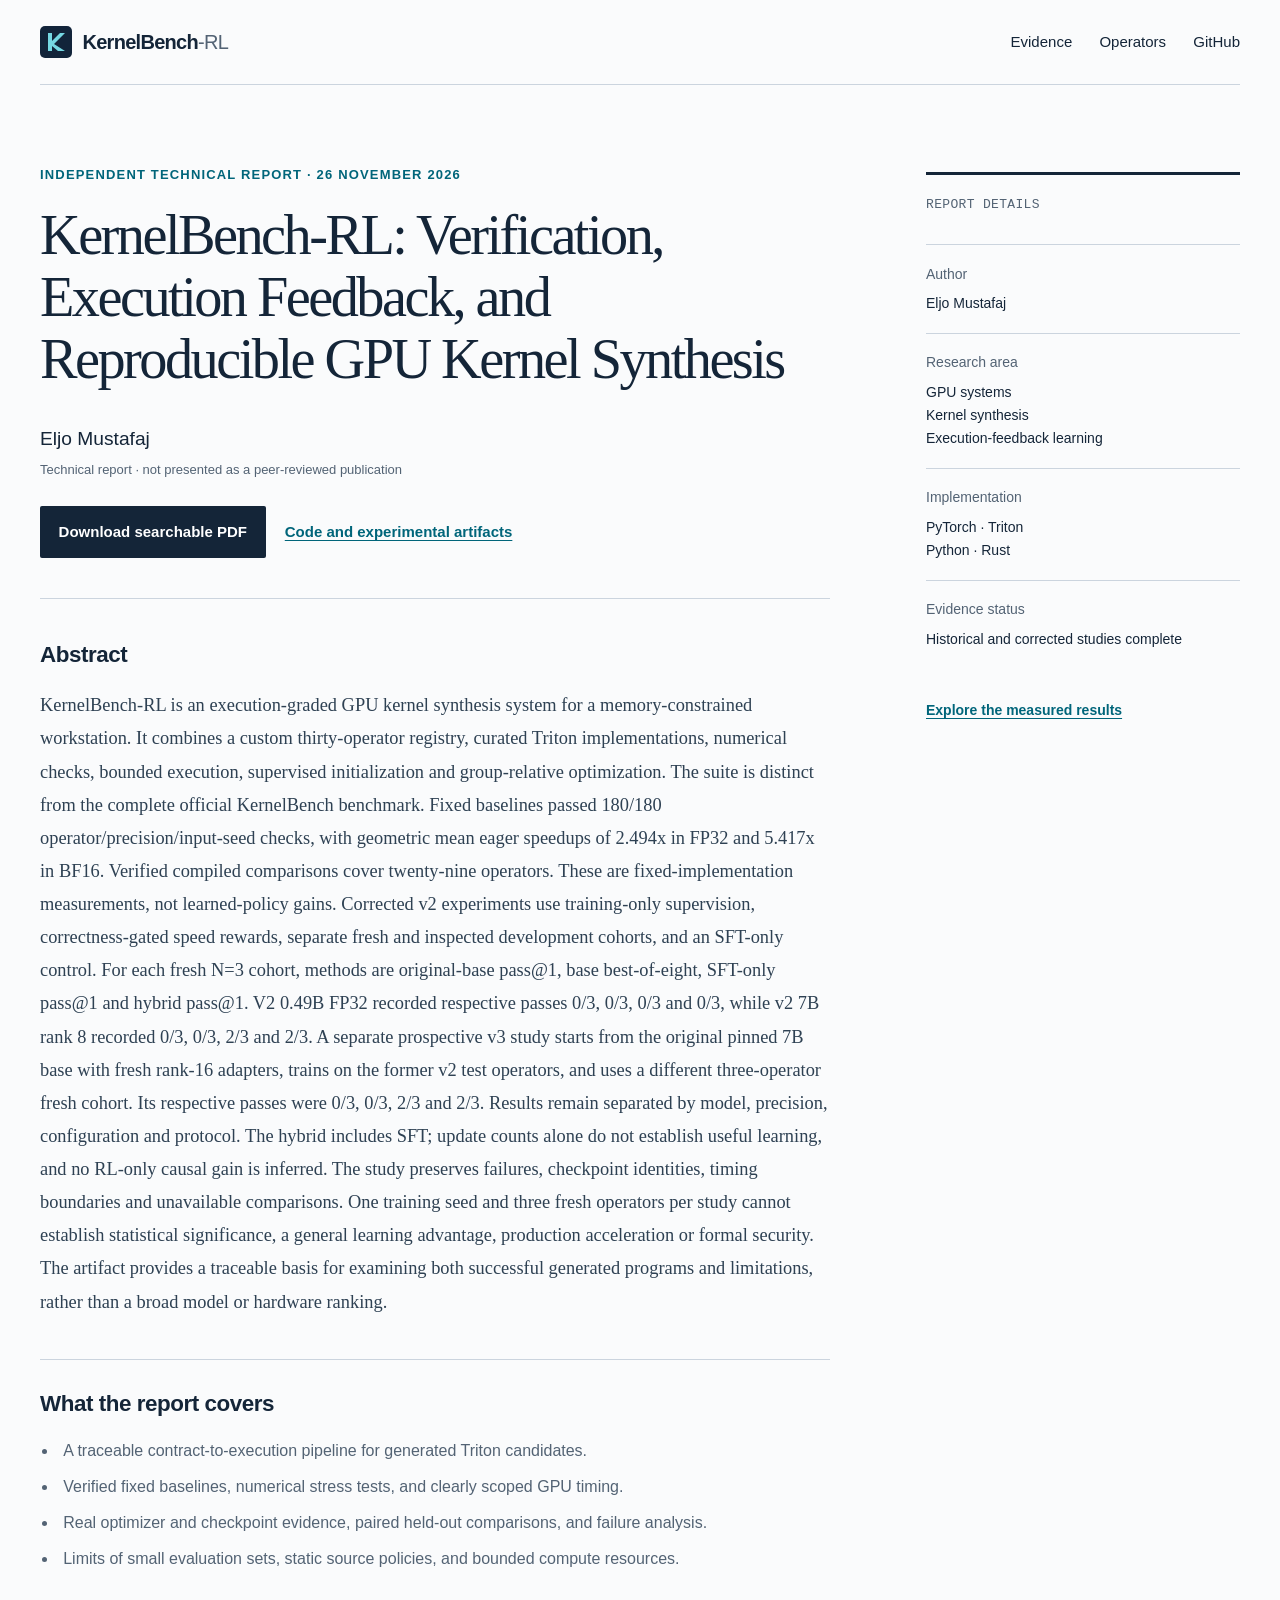
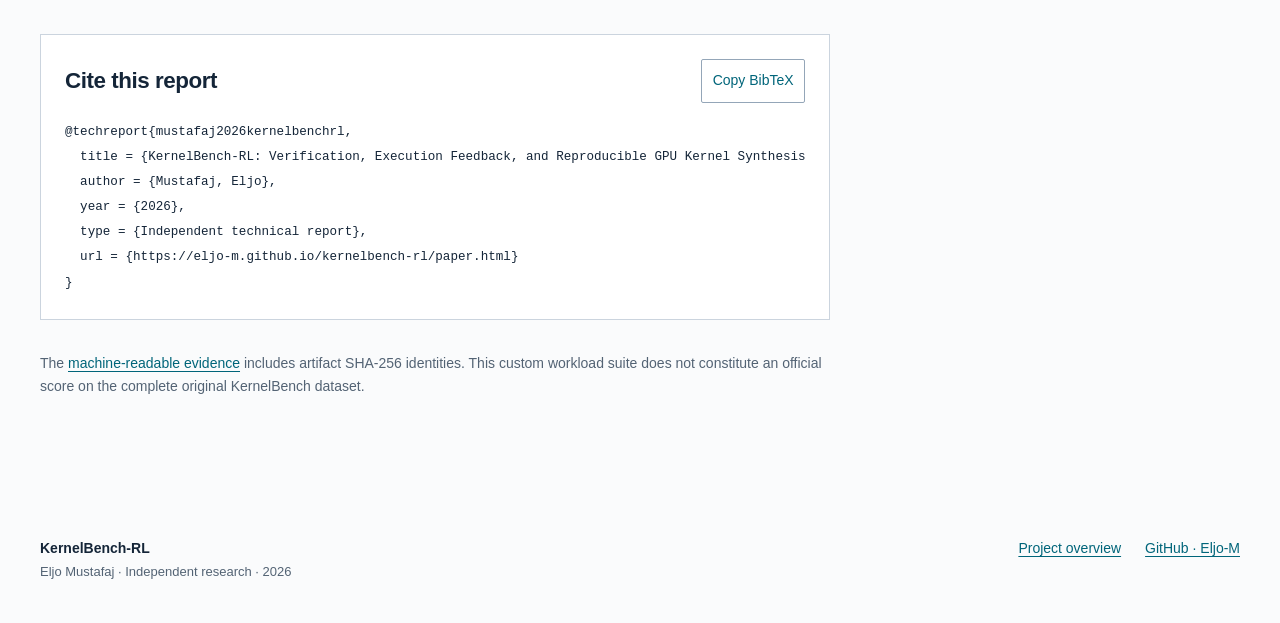
==== docs/paper.html @ 9e1c103b "feat: publish verified studies, research paper, and website" ====
<!doctype html>
<html lang="en"><head><meta charset="utf-8"><meta name="viewport" content="width=device-width, initial-scale=1"><meta name="description" content="Technical report by Eljo Mustafaj on verifiable GPU kernel synthesis, fixed baselines, and bounded execution-feedback training."><meta name="robots" content="index,follow"><meta name="citation_title" content="KernelBench-RL: Verification, Execution Feedback, and Reproducible GPU Kernel Synthesis"><meta name="citation_author" content="Eljo Mustafaj"><meta name="citation_publication_date" content="2026/11/26">
<!-- PUBLICATION_METADATA_START -->
<meta name="citation_pdf_url" content="https://eljo-m.github.io/kernelbench-rl/assets/kernelbench-rl-paper.pdf">
<meta name="citation_abstract_html_url" content="https://eljo-m.github.io/kernelbench-rl/paper.html">
<link rel="canonical" href="https://eljo-m.github.io/kernelbench-rl/paper.html">
<!-- PUBLICATION_METADATA_END -->
<title>KernelBench-RL — Technical report by Eljo Mustafaj</title><link rel="icon" href="assets/mark.svg" type="image/svg+xml"><link rel="stylesheet" href="assets/styles.css?v=0.2.0"><script src="assets/app.js?v=0.2.0" defer></script></head><body class="paper-page"><a class="skip-link" href="#main">Skip to content</a><div class="draft-notice" data-draft-notice hidden>Website draft · searchable PDF and publication origin await final configuration.</div><header class="site-header wrap"><a class="brand" href="index.html"><img src="assets/mark.svg" width="32" height="32" alt=""><span>KernelBench<span class="brand-suffix">-RL</span></span></a><nav aria-label="Main navigation"><a href="index.html#evidence">Evidence</a><a href="index.html#operators">Operators</a><a href="https://github.com/Eljo-M/kernelbench-rl">GitHub</a></nav></header>
<main id="main" class="paper-main wrap"><article class="paper-article"><p class="eyebrow">Independent technical report · 26 November 2026</p><h1>KernelBench-RL: Verification, Execution Feedback, and Reproducible GPU Kernel Synthesis</h1><p class="paper-author">Eljo Mustafaj</p><p class="paper-type">Technical report · not presented as a peer-reviewed publication</p><div class="paper-actions"><a class="button primary" id="paper-download" href="assets/kernelbench-rl-paper.pdf">Download searchable PDF</a><a class="text-link" href="https://github.com/Eljo-M/kernelbench-rl">Code and experimental artifacts</a></div>
<section class="abstract" aria-labelledby="abstract-title"><h2 id="abstract-title">Abstract</h2><p>KernelBench-RL is an execution-graded GPU kernel synthesis system for a memory-constrained workstation. It combines a custom thirty-operator registry, curated Triton implementations, numerical checks, bounded execution, supervised initialization and group-relative optimization. The suite is distinct from the complete official KernelBench benchmark. Fixed baselines passed 180/180 operator/precision/input-seed checks, with geometric mean eager speedups of 2.494x in FP32 and 5.417x in BF16. Verified compiled comparisons cover twenty-nine operators. These are fixed-implementation measurements, not learned-policy gains. Corrected v2 experiments use training-only supervision, correctness-gated speed rewards, separate fresh and inspected development cohorts, and an SFT-only control. For each fresh N=3 cohort, methods are original-base pass@1, base best-of-eight, SFT-only pass@1 and hybrid pass@1. V2 0.49B FP32 recorded respective passes 0/3, 0/3, 0/3 and 0/3, while v2 7B rank 8 recorded 0/3, 0/3, 2/3 and 2/3. A separate prospective v3 study starts from the original pinned 7B base with fresh rank-16 adapters, trains on the former v2 test operators, and uses a different three-operator fresh cohort. Its respective passes were 0/3, 0/3, 2/3 and 2/3. Results remain separated by model, precision, configuration and protocol. The hybrid includes SFT; update counts alone do not establish useful learning, and no RL-only causal gain is inferred. The study preserves failures, checkpoint identities, timing boundaries and unavailable comparisons. One training seed and three fresh operators per study cannot establish statistical significance, a general learning advantage, production acceleration or formal security. The artifact provides a traceable basis for examining both successful generated programs and limitations, rather than a broad model or hardware ranking.</p></section>
<section class="paper-contributions" aria-labelledby="contribution-title"><h2 id="contribution-title">What the report covers</h2><ul><li>A traceable contract-to-execution pipeline for generated Triton candidates.</li><li>Verified fixed baselines, numerical stress tests, and clearly scoped GPU timing.</li><li>Real optimizer and checkpoint evidence, paired held-out comparisons, and failure analysis.</li><li>Limits of small evaluation sets, static source policies, and bounded compute resources.</li></ul></section>
<section class="paper-citation" aria-labelledby="cite-title"><div class="citation-heading"><h2 id="cite-title">Cite this report</h2><button type="button" id="copy-citation">Copy BibTeX</button></div><pre tabindex="0"><code id="citation-text">@techreport{mustafaj2026kernelbenchrl,
  title = {KernelBench-RL: Verification, Execution Feedback, and Reproducible GPU Kernel Synthesis},
  author = {Mustafaj, Eljo},
  year = {2026},
  type = {Independent technical report},
  url = {https://eljo-m.github.io/kernelbench-rl/paper.html}
}</code></pre><p id="citation-status" role="status" aria-live="polite"></p></section><p class="paper-data-note">The <a href="results.json">machine-readable evidence</a> includes artifact SHA-256 identities. This custom workload suite does not constitute an official score on the complete original KernelBench dataset.</p></article>
<aside class="paper-sidebar"><p class="mono">REPORT DETAILS</p><dl><div><dt>Author</dt><dd>Eljo Mustafaj</dd></div><div><dt>Research area</dt><dd>GPU systems<br>Kernel synthesis<br>Execution-feedback learning</dd></div><div><dt>Implementation</dt><dd>PyTorch · Triton<br>Python · Rust</dd></div><div><dt>Evidence status</dt><dd>Historical and corrected studies complete</dd></div></dl><a class="text-link" href="index.html#evidence">Explore the measured results</a></aside></main><footer class="site-footer wrap"><p>KernelBench-RL<br><span>Eljo Mustafaj · Independent research · 2026</span></p><div><a href="index.html">Project overview</a><a href="https://github.com/Eljo-M">GitHub · Eljo-M</a></div></footer></body></html>
---- docs/assets/styles.css ----
:root{--ink:#142538;--muted:#536374;--accent:#00657a;--cyan:#76d4e2;--paper:#fafbfc;--line:#cbd4de;--wash:#eef2f6;--dark:#12243a;--serif:Georgia,'Times New Roman',serif;--sans:Inter,'Segoe UI',Arial,sans-serif;--mono:Consolas,'Liberation Mono',monospace;color-scheme:light}
*{box-sizing:border-box}html{scroll-behavior:smooth;scroll-padding-top:2rem}body{margin:0;background:var(--paper);color:var(--ink);font:1rem/1.65 var(--sans);-webkit-font-smoothing:antialiased}a{color:var(--accent);text-underline-offset:.22em;text-decoration-thickness:1px}a:hover{text-decoration-thickness:2px}button,input,select{font:inherit}button,a,input,select,summary{ -webkit-tap-highlight-color:transparent}button{cursor:pointer}button:disabled{cursor:default}button:focus-visible,a:focus-visible,input:focus-visible,select:focus-visible,summary:focus-visible,[tabindex]:focus-visible{outline:3px solid #087ba3;outline-offset:5px}h1,h2,h3,p{margin-top:0}h1,h2{font-family:var(--serif);font-weight:400;letter-spacing:-.045em;line-height:1.05}h1 em,h2 em{font-weight:400;color:var(--accent)}h3{font-size:1.5rem;line-height:1.3;letter-spacing:-.025em;font-weight:600}p{margin-bottom:1.2rem}pre,code,.mono{font-family:var(--mono)}code{font-size:.9em}pre{margin:0;white-space:pre;overflow:auto;tab-size:4}img{max-width:100%}[hidden]{display:none!important}.wrap{width:min(1240px,calc(100% - 80px));margin-inline:auto}.skip-link{position:absolute;left:1rem;top:-100px;z-index:10;padding:.65rem 1rem;background:white}.skip-link:focus{top:1rem}.draft-notice{text-align:center;font-size:.875rem;line-height:1.5;padding:.55rem 1rem;background:#e2edf2;color:#243f50;border-bottom:1px solid #b9cdd6}.site-header{display:flex;align-items:center;justify-content:space-between;gap:2rem;padding-block:1.6rem;border-bottom:1px solid var(--line)}.brand{display:flex;align-items:center;gap:.65rem;color:var(--ink);font-size:1.25rem;font-weight:650;text-decoration:none;letter-spacing:-.035em;white-space:nowrap}.brand-suffix{font-weight:400;color:var(--muted)}.site-header nav{display:flex;gap:1.7rem;flex-wrap:wrap;font-size:.9375rem}.site-header nav a{color:var(--ink);text-decoration:none}.site-header nav a:hover{text-decoration:underline}.eyebrow{font-size:.8125rem;letter-spacing:.09em;text-transform:uppercase;font-weight:650;color:var(--accent);line-height:1.5;margin-bottom:1.3rem}.hero{padding-block:5rem 5.5rem;display:grid;grid-template-columns:minmax(0,1.45fr) minmax(340px,1fr);gap:4.5rem;align-items:center}.hero h1{font-size:clamp(3.6rem,5vw,5.35rem);margin-bottom:1.8rem}.hero-deck{font-size:1.15rem;line-height:1.7;max-width:39rem;color:#405063}.hero-actions{display:flex;align-items:center;gap:1.5rem;flex-wrap:wrap;margin-block:2rem 1.4rem}.button{display:inline-flex;align-items:center;justify-content:center;padding:.8rem 1.1rem;font-size:.9375rem;font-weight:600;text-decoration:none;border:1px solid transparent;border-radius:2px;min-height:46px}.primary{background:var(--ink);color:white}.primary:hover{background:var(--accent);text-decoration:none}.text-link{font-size:.9375rem;font-weight:600}.hero-note{font-size:.8125rem;color:var(--muted);margin:0}.execution-sheet{background:var(--dark);color:#e7eef8;padding:1.6rem 1.7rem 1.8rem;box-shadow:12px 12px 0 #e0e7ef;border:1px solid #223c58}.sheet-top{display:flex;justify-content:space-between;gap:1rem;align-items:center;border-bottom:1px solid #3b5067;padding-bottom:1.2rem}.mono{font-size:.8125rem;letter-spacing:.025em}.sheet-tag{font-size:.75rem;color:var(--cyan);border:1px solid #507883;padding:.1rem .45rem;border-radius:2px;white-space:nowrap}.sheet-code{font-family:var(--mono);font-size:.875rem;line-height:1.9;margin-block:1.7rem 2rem;white-space:pre-wrap}.code-muted{color:#a9bacb}.code-blue{color:#8ee4ed}.execution-checks{margin:0}.execution-checks div{padding:.8rem 0;border-top:1px solid #344b61;display:grid;grid-template-columns:100px 1fr;gap:.5rem;font-size:.8125rem}.execution-checks dt{color:var(--cyan)}.execution-checks dd{margin:0;color:#cbd6e2}.sheet-caption{font-family:var(--serif);font-size:1.6rem;line-height:1.3;margin:1.6rem 0 0;color:#cbd6e2}.sheet-caption strong{font-weight:400;color:white}.evidence-strip{background:white;border-block:1px solid var(--line)}.strip-grid{display:grid;grid-template-columns:repeat(3,minmax(0,1fr));gap:2.6rem;padding-block:1.8rem}.strip-grid>div{padding-right:1.6rem;border-right:1px solid var(--line)}.strip-grid>div:last-child{border:0}.strip-grid p{margin:0;color:var(--muted);font-size:.875rem}.strip-grid .metric{font-family:var(--serif);font-size:2.5rem;color:var(--ink);line-height:1.3;letter-spacing:-.04em;margin-bottom:.4rem}.metric span{font-family:var(--sans);font-size:1rem;letter-spacing:0}.section{padding-block:6rem}.section-heading{max-width:43rem;margin-bottom:2.7rem}.section-heading.wide{max-width:50rem}.section-heading h2,.failure-grid h2,.reproduce-grid h2{font-size:clamp(2.8rem,4vw,4rem);margin-bottom:1.5rem}.section-heading>p:last-child{font-size:1.0625rem;max-width:42rem;color:var(--muted)}.pipeline{border:1px solid var(--line);background:white}.pipeline-tabs{display:grid;grid-template-columns:repeat(4,1fr);border-bottom:1px solid var(--line)}.pipeline-tabs button{border:0;border-right:1px solid var(--line);background:transparent;text-align:left;padding:1.3rem 1.6rem;font-size:1.15rem;font-weight:600;color:var(--ink);border-bottom:3px solid transparent}.pipeline-tabs button:last-child{border-right:0}.pipeline-tabs button[aria-selected=true]{background:var(--ink);color:white;border-bottom-color:var(--cyan)}.pipeline-tabs span{display:block;font-size:.8125rem;margin-top:.25rem;font-weight:400;color:var(--muted)}.pipeline-tabs button[aria-selected=true] span{color:#c8d8e6}.pipeline-panel{padding:2.5rem;display:grid;grid-template-columns:1fr 1fr;gap:3rem;align-items:center;min-height:265px}.pipeline-panel h3{font-size:1.8rem;margin-bottom:1rem}.pipeline-panel p:last-child{margin:0;color:var(--muted)}.accent{color:var(--accent);margin-bottom:.5rem}.pipeline-code{background:var(--wash);padding:1.4rem 1.6rem;line-height:1.9;font-size:.875rem;border-left:3px solid #6b95a5}.section-footnote,.chart-note,.table-note{font-size:.875rem;color:var(--muted);line-height:1.6;margin:1.2rem 0 0}.section-footnote{max-width:62rem}.evidence-section{background:var(--wash);border-block:1px solid var(--line)}.baseline-result{display:grid;grid-template-columns:1fr 1.12fr;gap:5rem;padding-block:1rem 2rem}.category-label{display:inline-block;border:1px solid #8398ac;border-radius:2px;padding:.2rem .55rem;font-size:.75rem;text-transform:uppercase;letter-spacing:.06em;margin-bottom:1.2rem;color:#3a566d}.baseline-result h3{font-size:1.75rem;max-width:25rem}.baseline-result p{color:var(--muted)}.comparison-chart{border:1px solid var(--line);padding:1.5rem;background:var(--paper)}.chart-head{display:flex;justify-content:space-between;gap:1rem;align-items:center;margin-bottom:1.3rem}.chart-head h4{margin:0;font-size:.9375rem}.chart-key{display:flex;gap:1rem;font-size:.75rem;color:var(--muted)}.chart-key span:before{content:'';display:inline-block;width:9px;height:9px;background:var(--accent);margin-right:6px}.chart-key span:last-child:before{background:#70859c}.bar-group{margin:1.1rem 0}.bar-group>p{font-size:.8125rem;font-weight:600;margin:0 0 .35rem;color:var(--ink)}.bar-row{display:grid;grid-template-columns:1fr 4rem;gap:.8rem;align-items:center;margin-block:.4rem}.bar-track{background:#e0e6ed;height:13px}.bar-fill{height:100%;background:var(--accent)}.bar-fill.compiled{background:#70859c}.bar-value{font-family:var(--mono);font-size:.875rem;text-align:right;color:var(--ink)}.chart-foot{font-size:.75rem;line-height:1.6;color:var(--muted);margin:1rem 0 0}.chart-note{margin:0;padding-top:1.3rem;border-top:1px solid var(--line)}.learning-result{display:grid;grid-template-columns:1fr 1.25fr;gap:4rem;margin-block:4rem 3rem}.learning-intro p{color:var(--muted)}.table-scroll{overflow-x:auto;max-width:100%;-webkit-overflow-scrolling:touch}table{border-collapse:collapse;width:100%;font-size:.9375rem}caption{text-align:left;font-size:.8125rem;font-weight:600;color:var(--muted);padding-bottom:.8rem}th,td{padding:1rem .8rem;border-bottom:1px solid var(--line);vertical-align:top;text-align:left}th{font-weight:600;font-size:.8125rem;color:var(--muted)}th:first-child,td:first-child{padding-left:0}.study-table th:not(:first-child),.study-table td:not(:first-child){text-align:center;white-space:nowrap}.study-table td small{display:block;font-size:.75rem;line-height:1.7;color:var(--muted);margin-top:.35rem}.study-table td:not(:first-child){font-family:var(--mono);font-size:1rem;color:var(--ink)}.retry-status{padding:1.7rem 2rem 1.8rem;border:1px solid #9fb7c5;border-left:4px solid var(--accent);background:#f8fbfc}.retry-status .eyebrow{margin-bottom:.6rem}.retry-status h3{font-size:1.6rem;margin-bottom:.75rem}.retry-status p:last-child{margin:0;color:var(--muted);max-width:58rem}.explorer-controls{display:grid;grid-template-columns:1.4fr 1fr auto;gap:1.5rem;align-items:end;border-top:1px solid var(--line);padding-top:1.5rem}.explorer-controls label,.explorer-controls legend{display:block;font-size:.8125rem;font-weight:600;margin-bottom:.45rem}.explorer-controls input[type=search],.explorer-controls select{width:100%;height:46px;border:1px solid #a4b1bf;background:white;color:var(--ink);padding:.5rem .8rem;border-radius:2px;font-size:.9375rem}.explorer-controls select{appearance:none;padding-right:2.7rem;background-image:url("data:image/svg+xml,%3Csvg xmlns='http://www.w3.org/2000/svg' viewBox='0 0 12 8'%3E%3Cpath d='m1 1 5 5 5-5' fill='none' stroke='%23142538' stroke-width='1.5'/%3E%3C/svg%3E");background-repeat:no-repeat;background-position:right 1rem center;background-size:12px}.precision-filter{margin:0;padding:0;border:0;display:flex;gap:0}.precision-filter legend{padding:0}.precision-filter label{margin:0;position:relative}.precision-filter input{position:absolute;opacity:0}.precision-filter span{display:block;padding:.62rem .9rem;border:1px solid #a4b1bf;background:white;font-size:.9375rem;line-height:1.55;min-height:46px}.precision-filter label:last-child span{border-left:0}.precision-filter input:checked+span{background:var(--ink);color:white}.precision-filter input:focus-visible+span{outline:3px solid #087ba3;outline-offset:3px}.result-count{font-size:.8125rem;color:var(--muted);margin:1.2rem 0 .4rem}.explorer-table{max-height:530px;overflow:auto;border-bottom:1px solid var(--line)}.explorer-table table{min-width:720px}.explorer-table th{position:sticky;top:0;background:var(--paper);z-index:1;border-top:1px solid var(--line)}.explorer-table td{padding-block:.8rem}.explorer-table th:first-child,.explorer-table td:first-child{padding-left:.75rem}.explorer-table tr[aria-selected=true]{background:#edf5f7}.op-button{padding:0;border:0;text-align:left;background:none;color:var(--accent);font-family:var(--mono);font-size:.875rem;min-height:28px}.op-button:hover{text-decoration:underline;text-underline-offset:.2em}.tier-label{font-size:.8125rem;white-space:nowrap}.pass-label{font-size:.8125rem;color:#225545;white-space:nowrap}.speedup{font-family:var(--mono);font-variant-numeric:tabular-nums}.unavailable{font-size:.8125rem;color:var(--muted)}.operator-detail{margin-top:1.5rem;border:1px solid var(--line);background:white;padding:2rem}.detail-heading .category-label{margin-bottom:.8rem}.detail-heading h3{font-family:var(--mono);font-size:1.25rem;overflow-wrap:anywhere}.detail-heading p{color:var(--muted);font-size:.9375rem}.detail-metadata{display:grid;grid-template-columns:1.5fr 1fr 1fr;gap:1.5rem;font-size:.875rem;border-block:1px solid var(--line);padding-block:1rem;margin-bottom:1.4rem}.detail-metadata dt{color:var(--muted);font-size:.75rem;margin-bottom:.3rem}.detail-metadata dd{margin:0;font-family:var(--mono);overflow-wrap:anywhere}summary{cursor:pointer;font-size:.9375rem;font-weight:600;color:var(--accent);min-height:30px}.code-note{font-size:.75rem;color:var(--muted);overflow-wrap:anywhere;margin-top:1rem}.source-code{background:var(--dark);color:#dce7f2;padding:1.4rem;max-height:390px;font-size:.8125rem;line-height:1.8}.failure-section{background:var(--dark);color:#edf3f9}.failure-grid{display:grid;grid-template-columns:1.05fr 1fr;gap:6rem;align-items:center}.failure-grid .eyebrow{color:var(--cyan)}.failure-grid p:not(.eyebrow){color:#c1cddb}.failure-grid p:last-child{margin:0}.failure-item{padding-block:1.2rem;border-bottom:1px solid #42536a}.failure-item .failure-label{display:flex;justify-content:space-between;gap:1rem;font-size:.9375rem;margin-bottom:.65rem}.failure-label span:last-child{font-family:var(--mono);color:var(--cyan)}.failure-track{height:5px;background:#3a4e65}.failure-track div{height:100%;background:var(--cyan)}.failure-bars>p{font-size:.8125rem;color:#c1cddb;margin-top:1.1rem}.reproduce-grid{display:grid;grid-template-columns:1fr 1.05fr;gap:5rem;align-items:center}.reproduce-grid p{color:var(--muted)}.resource-links{display:flex;gap:.7rem 1.5rem;flex-wrap:wrap;margin-top:1.5rem;font-size:.9375rem}.reproduction-code{background:white;border:1px solid var(--line);padding:1.7rem;min-width:0}.reproduction-code>div{display:flex;align-items:center;justify-content:space-between;gap:1rem;border-bottom:1px solid var(--line);padding-bottom:1rem}.reproduction-code button,.citation-heading button{border:1px solid #94a6b8;border-radius:2px;background:transparent;padding:.3rem .65rem;font-size:.8125rem;color:var(--accent);min-height:36px}.reproduction-code pre{padding-block:1.4rem;font-size:.875rem;line-height:1.8}.reproduction-code p{font-size:.8125rem;margin:0}.copy-status{font-size:.8125rem;color:var(--accent)}.download-links{padding-left:1.2rem;font-size:.9375rem;margin-top:1.5rem}.scope-band{background:#e5ebf1;border-block:1px solid var(--line);padding-block:2.5rem}.scope-band .wrap{display:grid;grid-template-columns:1fr 2fr;gap:4rem}.scope-band h2{font-size:2rem;margin:0}.scope-band p{font-size:.9375rem;color:#415469;margin:0}.site-footer{padding-block:2.5rem;display:flex;justify-content:space-between;gap:2rem;font-size:.875rem}.site-footer p{margin:0;font-weight:600}.site-footer span{font-size:.8125rem;color:var(--muted);font-weight:400}.site-footer>div{display:flex;gap:1.5rem;align-items:start}.visually-hidden{position:absolute;width:1px;height:1px;padding:0;margin:-1px;overflow:hidden;clip:rect(0,0,0,0);white-space:nowrap;border:0}.noscript-note{padding-block:2rem;color:var(--muted)}
.paper-main{display:grid;grid-template-columns:minmax(0,790px) minmax(170px,1fr);gap:6rem;align-items:start;padding-block:5rem}.paper-article h1{font-size:clamp(2.8rem,4.4vw,4.2rem);line-height:1.1;margin-bottom:2rem}.paper-article h1 em{color:var(--ink)}.paper-author{font-size:1.2rem;margin-bottom:.25rem}.paper-type{font-size:.8125rem;color:var(--muted);margin-bottom:1.6rem}.paper-actions{display:flex;align-items:center;gap:1.2rem;flex-wrap:wrap;padding-bottom:2.5rem;border-bottom:1px solid var(--line)}.abstract{padding-block:2.5rem 1.3rem}.paper-article h2{font-family:var(--sans);font-size:1.4rem;font-weight:600;letter-spacing:-.02em;line-height:1.4}.abstract p{font-family:var(--serif);font-size:1.15rem;line-height:1.8;color:#2e4153}.paper-contributions{border-top:1px solid var(--line);padding-block:1.8rem}.paper-contributions ul{padding-left:1.1rem;color:var(--muted)}.paper-contributions li{padding-left:.35rem;margin-bottom:.6rem}.paper-citation{border:1px solid var(--line);background:white;padding:1.5rem;margin-block:1rem 2rem}.citation-heading{display:flex;align-items:center;justify-content:space-between;gap:1rem;margin-bottom:1rem}.citation-heading h2{margin:0}.paper-citation pre{font-size:.8125rem;line-height:1.8}.paper-citation p{font-size:.8125rem;color:var(--accent);margin:0}.paper-data-note{font-size:.875rem;color:var(--muted)}.paper-sidebar{border-top:3px solid var(--ink);padding-top:1.2rem;margin-top:.4rem}.paper-sidebar>p{color:var(--muted)}.paper-sidebar dl{margin:1.8rem 0}.paper-sidebar dl div{border-top:1px solid var(--line);padding-block:1.1rem}.paper-sidebar dt{font-size:.75rem;color:var(--muted);margin-bottom:.4rem}.paper-sidebar dd{font-size:.875rem;margin:0}.paper-sidebar .text-link{font-size:.875rem}
@media(min-width:1500px){.hero{padding-block:6rem}.hero h1{font-size:5.6rem}}
@media(max-width:1050px){.wrap{width:calc(100% - 48px)}.hero{gap:2rem;grid-template-columns:minmax(0,1.3fr) minmax(310px,1fr)}.hero h1{font-size:3.7rem}.site-header nav{gap:1.1rem}.baseline-result,.learning-result,.failure-grid,.reproduce-grid{gap:2.5rem}.pipeline-panel{gap:2rem;padding:2rem}.paper-main{gap:3rem}.explorer-controls{gap:1rem}.strip-grid{gap:1.5rem}.strip-grid .metric{font-size:2.2rem}}
@media(max-width:800px){.site-header{align-items:flex-start;gap:1.5rem}.site-header nav{justify-content:flex-end;font-size:.875rem;gap:.6rem 1rem;max-width:330px}.hero{grid-template-columns:1fr;padding-block:3.5rem;gap:2.5rem}.hero h1{font-size:clamp(3.4rem,7vw,4.5rem)}.hero-deck{max-width:42rem}.execution-sheet{max-width:640px;display:grid;grid-template-columns:1fr 1fr;gap:0 2rem}.sheet-top{grid-column:1/-1}.sheet-caption{grid-column:1/-1;font-size:1.7rem;margin-top:.5rem}.execution-checks{padding-top:1.6rem}.section{padding-block:4rem}.baseline-result,.learning-result,.failure-grid,.reproduce-grid{grid-template-columns:1fr;gap:2rem}.baseline-result h3{max-width:none}.comparison-chart{max-width:none}.pipeline-panel{grid-template-columns:1fr;gap:1.5rem;min-height:350px}.pipeline-tabs button{padding:1rem;font-size:1rem}.pipeline-tabs span{font-size:.75rem}.learning-result{margin-block:3rem 2rem}.strip-grid{gap:1rem}.strip-grid>div{padding-right:1rem}.strip-grid p{font-size:.8125rem}.strip-grid .metric{font-size:1.8rem}.explorer-controls{grid-template-columns:1fr 1fr}.search-field{grid-column:1/-1}.precision-filter{justify-self:end}.scope-band .wrap{grid-template-columns:1fr;gap:1rem}.paper-main{grid-template-columns:1fr;gap:2rem;padding-block:3rem}.paper-sidebar{max-width:none;display:none}.paper-article h1{max-width:40rem}.site-footer>div{flex-wrap:wrap;gap:.5rem 1.2rem}.detail-metadata{grid-template-columns:1fr 1fr}.detail-metadata>div:first-child{grid-column:1/-1}}
@media(max-width:480px){.wrap{width:calc(100% - 32px)}.site-header{display:block;padding-block:1.1rem}.site-header nav{justify-content:flex-start;max-width:none;margin-top:1rem;font-size:.875rem;gap:.65rem 1.1rem}.brand{font-size:1.2rem}.draft-notice{font-size:.8125rem}.hero{padding-top:2.8rem}.hero h1{font-size:3.1rem}.eyebrow{font-size:.75rem;letter-spacing:.07em}.hero-deck{font-size:1.0625rem}.hero-actions{gap:1rem}.execution-sheet{display:block;padding:1.3rem;box-shadow:7px 7px 0 #e0e7ef}.sheet-code{font-size:.8125rem}.execution-checks{padding:0}.sheet-caption{margin-top:1rem}.strip-grid{display:block;padding-block:.7rem}.strip-grid>div{border-right:0;border-bottom:1px solid var(--line);display:grid;grid-template-columns:115px 1fr;align-items:center;gap:1rem;padding-block:1rem}.strip-grid .metric{font-size:1.9rem;margin:0;line-height:1.1}.metric span{font-size:.8125rem;display:block;margin-top:.35rem}.section-heading h2,.failure-grid h2,.reproduce-grid h2{font-size:2.7rem}.pipeline-tabs{grid-template-columns:1fr 1fr}.pipeline-tabs button:nth-child(-n+2){border-bottom:1px solid var(--line)}.pipeline-tabs button:nth-child(2){border-right:0}.pipeline-tabs button[aria-selected=true]{box-shadow:inset 0 -3px var(--cyan)}.pipeline-panel{padding:1.5rem}.pipeline-code{padding:1rem;font-size:.8125rem}.baseline-result{padding-top:0}.comparison-chart{padding:1rem}.chart-head{align-items:flex-start}.chart-key{display:block}.chart-key span{display:block}.chart-key span+span{margin-top:.25rem}.retry-status{padding:1.3rem}.explorer-controls{grid-template-columns:1fr}.search-field{grid-column:auto}.precision-filter{justify-self:start}.operator-detail{padding:1.3rem}.detail-metadata{grid-template-columns:1fr}.detail-metadata>div:first-child{grid-column:auto}.source-code{padding:1rem}.reproduction-code{padding:1.2rem}.reproduction-code .mono{font-size:.75rem}.site-footer{display:block}.site-footer>div{margin-top:1.1rem}.paper-article h1{font-size:2.65rem}.paper-citation{padding:1.1rem}.citation-heading{align-items:flex-start}.citation-heading h2{font-size:1.2rem}}
@media(prefers-reduced-motion:reduce){html{scroll-behavior:auto}*,*:before,*:after{transition:none!important;animation:none!important}}
@media print{.site-header,.draft-notice,.site-footer,button,.paper-sidebar{display:none}.paper-main{display:block;padding:0}.wrap{width:100%}.paper-article h1{font-size:30pt}.paper-citation pre{white-space:pre-wrap}body{background:white;color:black}.paper-actions{display:none}}
.explorer-controls label,.explorer-controls legend,.explorer-table th{font-size:.875rem}.source-code{font-size:.875rem}

/* Corrected study results: full-width evidence, with one card per actual run. */
.revised-results{margin-block:3.5rem 0;padding:0;border:0;background:transparent}
.revised-heading{display:flex;align-items:flex-end;justify-content:space-between;gap:1.5rem;margin-bottom:1.1rem}
.revised-heading .eyebrow{font-size:.875rem;margin-bottom:.6rem}
.revised-heading h3{font-family:var(--serif);font-size:clamp(2rem,3vw,2.65rem);font-weight:400;letter-spacing:-.035em;margin:0;line-height:1.15}
.revised-heading>.text-link{flex-shrink:0;font-size:1rem}
.revised-intro{font-size:1rem!important;line-height:1.7;max-width:76ch;color:var(--muted);margin-bottom:1.75rem}
.study-grid{display:grid;grid-template-columns:repeat(auto-fit,minmax(min(100%,350px),1fr));gap:1.5rem;align-items:start}
.study-card{min-width:0;padding:1.5rem;background:white;border:1px solid #b9c8d3;border-top:3px solid var(--accent);border-radius:4px}
.study-card-heading{min-height:99px;margin-bottom:1.15rem}
.study-card-topline{display:flex;align-items:center;justify-content:space-between;gap:.75rem;margin-bottom:.9rem}
.study-card .study-version{font-size:.875rem;line-height:1.4;color:var(--accent);font-weight:650;margin:0}
.study-status{font-size:.875rem;line-height:1.4;white-space:nowrap;color:#385767;border:1px solid #c2d3dc;border-radius:3px;padding:.2rem .45rem;background:#f1f7f8}
.study-card h4{font-size:1.4rem;font-weight:650;letter-spacing:-.025em;line-height:1.3;margin:0 0 .4rem;overflow-wrap:anywhere}
.study-card .study-cohort-label{font-size:.875rem;line-height:1.5;margin:0;color:var(--muted)}
.study-counts{display:grid;grid-template-columns:repeat(2,minmax(0,1fr));gap:0;background:#f0f5f7;border:1px solid #d4dfe5;border-radius:3px;margin:0 0 1.6rem}
.study-counts>div{padding:.85rem 1rem;min-width:0}
.study-counts>div+div{border-left:1px solid #d4dfe5}
.study-counts dt{font-size:.875rem;line-height:1.4;min-height:2.8em;color:var(--muted)}
.study-counts dd{font-size:1.875rem;font-weight:600;line-height:1.2;font-variant-numeric:tabular-nums;letter-spacing:-.03em;margin:.3rem 0 0}
.study-cohort{margin:0 0 1.6rem}
.study-cohort h5{font-size:1.0625rem;font-weight:650;line-height:1.4;margin:0 0 .7rem}
.cohort-workloads{display:flex;flex-wrap:wrap;gap:.4rem;list-style:none;padding:0;margin:0 0 .9rem}
.cohort-workloads li{min-width:0;max-width:100%;margin:0;line-height:1.45}
.cohort-workloads code{display:block;font-size:.875rem;line-height:1.5;color:#385264;background:#f1f5f7;border:1px solid #e0e8ed;border-radius:3px;padding:.2rem .4rem;overflow-wrap:anywhere}
.study-method-scroll{max-width:100%;overflow-x:auto;-webkit-overflow-scrolling:touch}
.study-method-table{width:100%;font-size:.875rem;line-height:1.5}
.study-method-table th,.study-method-table td{padding:.7rem .45rem;border-bottom:1px solid #dbe3e9}
.study-method-table th{font-size:.875rem;font-weight:600;color:var(--muted)}
.study-method-table th:first-child,.study-method-table td:first-child{padding-left:0}
.study-method-table th:last-child,.study-method-table td:last-child{padding-right:0;text-align:right;white-space:nowrap}
.study-method-table th:nth-child(2),.study-method-table td:nth-child(2){text-align:center;white-space:nowrap}
.study-method-table .pass-count{font:600 1rem/1.5 var(--mono);font-variant-numeric:tabular-nums;color:#1e6551}
.study-method-table .pass-count.zero{color:var(--ink)}
.budget-count{font-family:var(--mono);font-size:.875rem;color:var(--muted)}
.study-card .study-method-note{font-size:.875rem;line-height:1.6;color:var(--muted);margin:.7rem 0 0}
.study-provenance{border-top:1px solid var(--line);padding-top:.9rem}
.study-provenance summary{font-size:.875rem;line-height:1.5;padding:.65rem 0;min-height:44px}
.study-provenance dl{margin:1.15rem 0}
.study-provenance dl>div{margin-bottom:.9rem}
.study-provenance dt{font-size:.875rem;color:var(--muted);margin-bottom:.25rem}
.study-provenance dd{font-size:1rem;line-height:1.6;margin:0;overflow-wrap:anywhere}
.study-provenance dd code{display:block;font-size:.875rem;line-height:1.6;overflow-wrap:anywhere}
.study-provenance dd a,.study-provenance>a{display:inline-block;font-size:.875rem;line-height:1.6;margin-top:.3rem}
.study-provenance p{font-size:1rem;line-height:1.7;margin-top:1rem}
.revised-results .revised-boundary{font-size:.875rem;line-height:1.7;max-width:90ch;color:var(--muted);margin:1.4rem 0}
.study-notes{border-block:1px solid #c2d0da;padding:.7rem 0}
.study-notes summary{font-size:1rem;line-height:1.5;padding:.6rem 0;min-height:44px}
.study-notes p{font-size:1rem!important;line-height:1.8;max-width:84ch!important;margin:1rem 0 .6rem}
.historical-context{border-top:1px solid var(--line);margin-top:3rem;padding-top:2.5rem}
.historical-context .learning-result{margin:0;align-items:start;gap:3rem}
.historical-context .category-label,.historical-context th,.historical-context caption,.historical-context .study-table td small{font-size:.875rem}
.historical-context .learning-intro p{font-size:1rem}
@media(max-width:600px){
  .revised-heading{display:block}
  .revised-heading>.text-link{display:inline-block;margin-top:1rem}
  .study-card{padding:1.25rem}
  .study-card-heading{min-height:0}
  .study-grid{gap:1.2rem}
  .study-card h4{font-size:1.4rem}
  .study-counts>div{padding:.85rem .8rem}
  .revised-results{margin-top:2.5rem}
  .historical-context .learning-result{gap:1.4rem}
}

/* Keep controls and evidence labels readable at every breakpoint. */
.explorer-controls label,.explorer-controls legend,.chart-key,.chart-foot,
.result-count,.pass-label,.tier-label,.unavailable,.execution-checks div,
.pipeline-tabs span,.paper-sidebar dt{font-size:.875rem}
.reproduction-code button,.citation-heading button{font-size:.875rem;min-height:44px}
.source-code,.paper-citation pre{font-size:.875rem}
.paper-article{min-width:0}
.study-counts>div{display:flex;flex-direction:column}
.study-counts dt{flex:1}
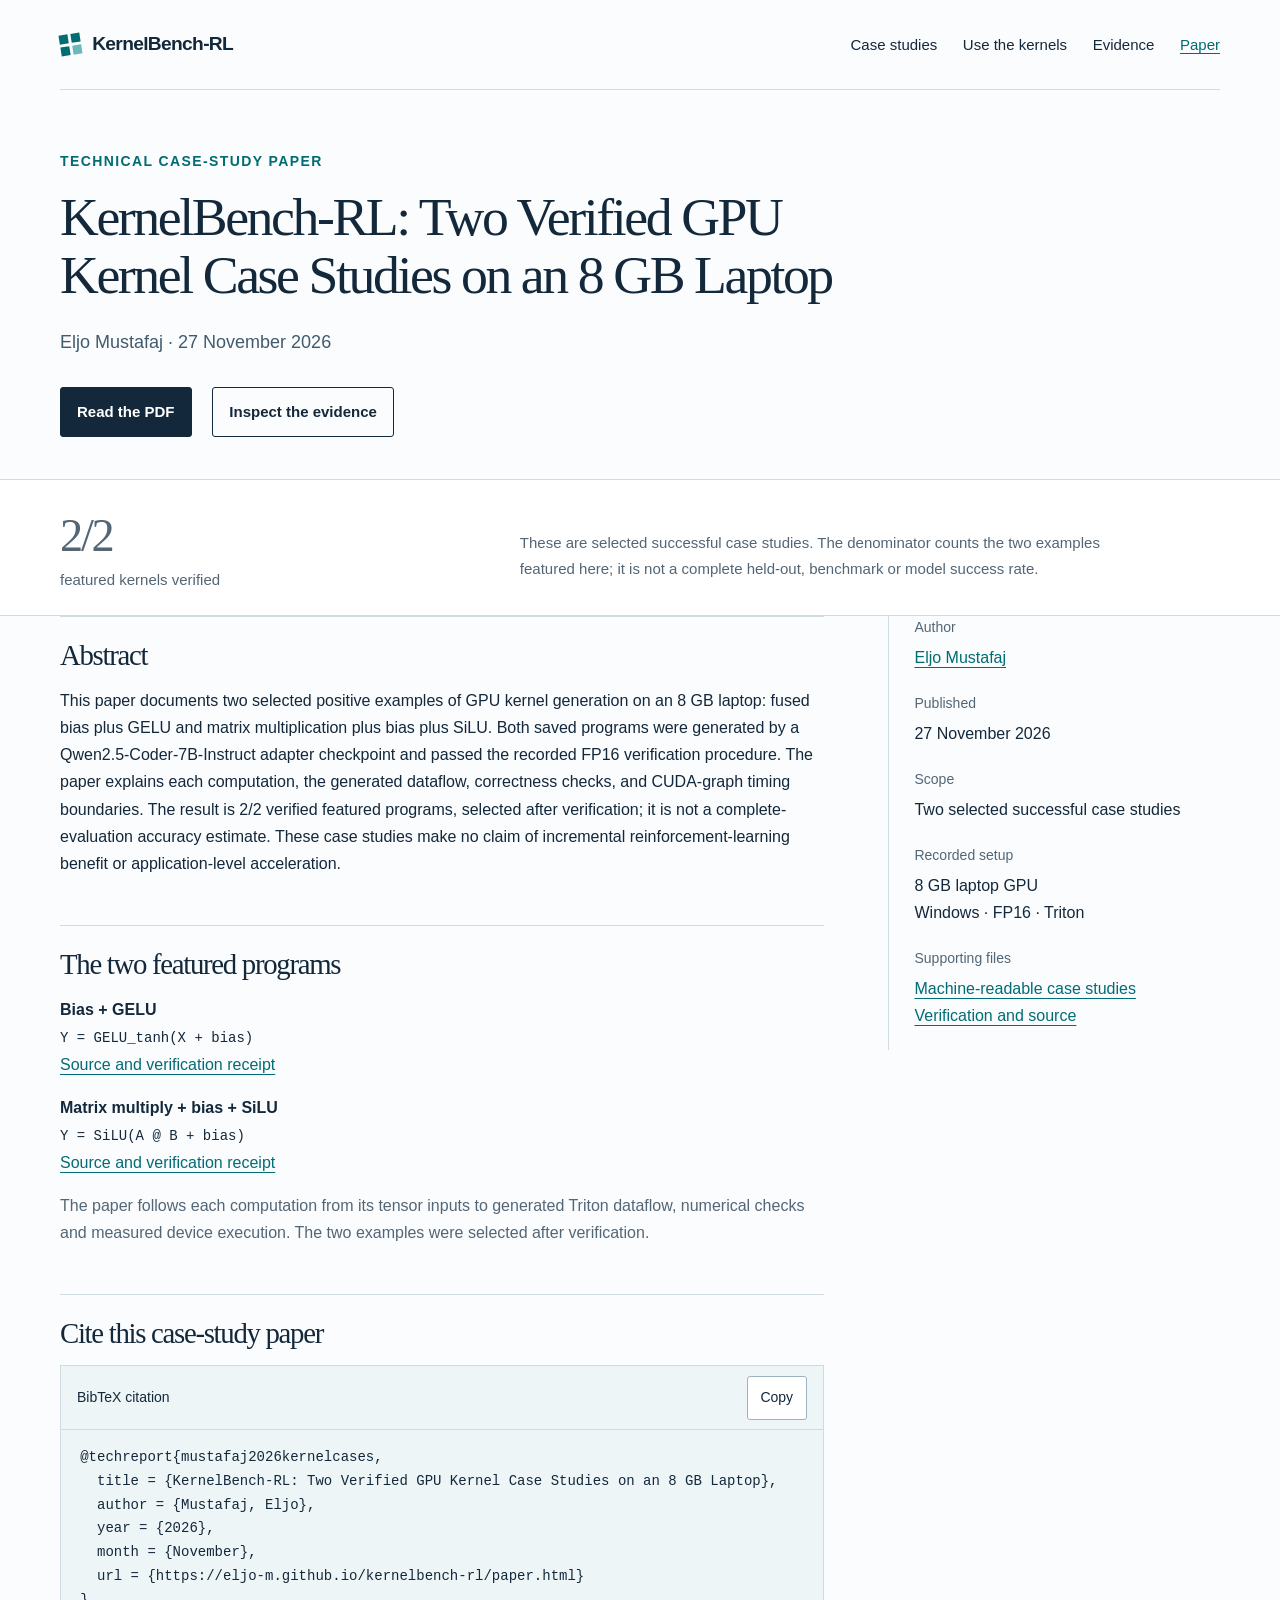
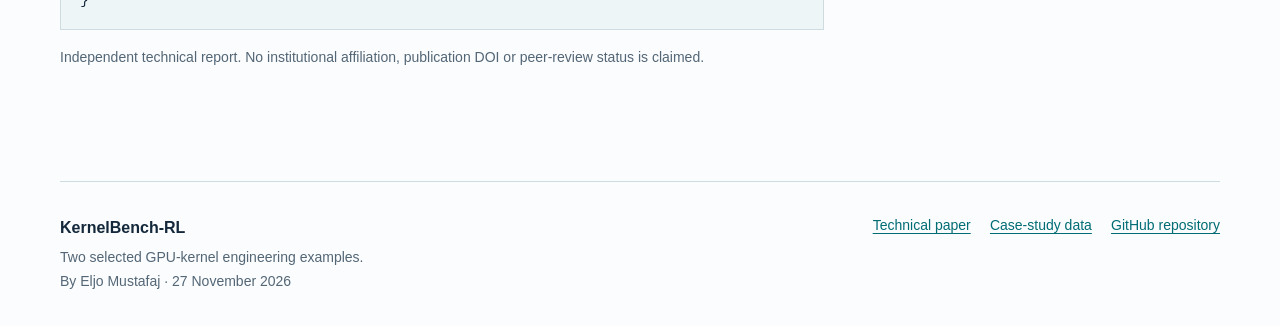
==== commit 7a64f085: "docs: present two verified GPU kernel case studies" ====
--- a/docs/paper.html
+++ b/docs/paper.html
@@ -1,19 +1,8 @@
 <!doctype html>
-<html lang="en"><head><meta charset="utf-8"><meta name="viewport" content="width=device-width, initial-scale=1"><meta name="description" content="Technical report by Eljo Mustafaj on verifiable GPU kernel synthesis, fixed baselines, and bounded execution-feedback training."><meta name="robots" content="index,follow"><meta name="citation_title" content="KernelBench-RL: Verification, Execution Feedback, and Reproducible GPU Kernel Synthesis"><meta name="citation_author" content="Eljo Mustafaj"><meta name="citation_publication_date" content="2026/11/26">
-<!-- PUBLICATION_METADATA_START -->
-<meta name="citation_pdf_url" content="https://eljo-m.github.io/kernelbench-rl/assets/kernelbench-rl-paper.pdf">
-<meta name="citation_abstract_html_url" content="https://eljo-m.github.io/kernelbench-rl/paper.html">
-<link rel="canonical" href="https://eljo-m.github.io/kernelbench-rl/paper.html">
-<!-- PUBLICATION_METADATA_END -->
-<title>KernelBench-RL — Technical report by Eljo Mustafaj</title><link rel="icon" href="assets/mark.svg" type="image/svg+xml"><link rel="stylesheet" href="assets/styles.css?v=0.2.0"><script src="assets/app.js?v=0.2.0" defer></script></head><body class="paper-page"><a class="skip-link" href="#main">Skip to content</a><div class="draft-notice" data-draft-notice hidden>Website draft · searchable PDF and publication origin await final configuration.</div><header class="site-header wrap"><a class="brand" href="index.html"><img src="assets/mark.svg" width="32" height="32" alt=""><span>KernelBench<span class="brand-suffix">-RL</span></span></a><nav aria-label="Main navigation"><a href="index.html#evidence">Evidence</a><a href="index.html#operators">Operators</a><a href="https://github.com/Eljo-M/kernelbench-rl">GitHub</a></nav></header>
-<main id="main" class="paper-main wrap"><article class="paper-article"><p class="eyebrow">Independent technical report · 26 November 2026</p><h1>KernelBench-RL: Verification, Execution Feedback, and Reproducible GPU Kernel Synthesis</h1><p class="paper-author">Eljo Mustafaj</p><p class="paper-type">Technical report · not presented as a peer-reviewed publication</p><div class="paper-actions"><a class="button primary" id="paper-download" href="assets/kernelbench-rl-paper.pdf">Download searchable PDF</a><a class="text-link" href="https://github.com/Eljo-M/kernelbench-rl">Code and experimental artifacts</a></div>
-<section class="abstract" aria-labelledby="abstract-title"><h2 id="abstract-title">Abstract</h2><p>KernelBench-RL is an execution-graded GPU kernel synthesis system for a memory-constrained workstation. It combines a custom thirty-operator registry, curated Triton implementations, numerical checks, bounded execution, supervised initialization and group-relative optimization. The suite is distinct from the complete official KernelBench benchmark. Fixed baselines passed 180/180 operator/precision/input-seed checks, with geometric mean eager speedups of 2.494x in FP32 and 5.417x in BF16. Verified compiled comparisons cover twenty-nine operators. These are fixed-implementation measurements, not learned-policy gains. Corrected v2 experiments use training-only supervision, correctness-gated speed rewards, separate fresh and inspected development cohorts, and an SFT-only control. For each fresh N=3 cohort, methods are original-base pass@1, base best-of-eight, SFT-only pass@1 and hybrid pass@1. V2 0.49B FP32 recorded respective passes 0/3, 0/3, 0/3 and 0/3, while v2 7B rank 8 recorded 0/3, 0/3, 2/3 and 2/3. A separate prospective v3 study starts from the original pinned 7B base with fresh rank-16 adapters, trains on the former v2 test operators, and uses a different three-operator fresh cohort. Its respective passes were 0/3, 0/3, 2/3 and 2/3. Results remain separated by model, precision, configuration and protocol. The hybrid includes SFT; update counts alone do not establish useful learning, and no RL-only causal gain is inferred. The study preserves failures, checkpoint identities, timing boundaries and unavailable comparisons. One training seed and three fresh operators per study cannot establish statistical significance, a general learning advantage, production acceleration or formal security. The artifact provides a traceable basis for examining both successful generated programs and limitations, rather than a broad model or hardware ranking.</p></section>
-<section class="paper-contributions" aria-labelledby="contribution-title"><h2 id="contribution-title">What the report covers</h2><ul><li>A traceable contract-to-execution pipeline for generated Triton candidates.</li><li>Verified fixed baselines, numerical stress tests, and clearly scoped GPU timing.</li><li>Real optimizer and checkpoint evidence, paired held-out comparisons, and failure analysis.</li><li>Limits of small evaluation sets, static source policies, and bounded compute resources.</li></ul></section>
-<section class="paper-citation" aria-labelledby="cite-title"><div class="citation-heading"><h2 id="cite-title">Cite this report</h2><button type="button" id="copy-citation">Copy BibTeX</button></div><pre tabindex="0"><code id="citation-text">@techreport{mustafaj2026kernelbenchrl,
-  title = {KernelBench-RL: Verification, Execution Feedback, and Reproducible GPU Kernel Synthesis},
+<html lang="en"><head><meta charset="utf-8"><meta name="viewport" content="width=device-width, initial-scale=1"><title>KernelBench-RL: Two Verified GPU Kernel Case Studies on an 8 GB Laptop</title><meta name="description" content="This paper documents two selected positive examples of GPU kernel generation on an 8 GB laptop: fused bias plus GELU and matrix multiplication plus bias plus SiLU. Both saved programs were generated by a Qwen2.5-Coder-7B-Instruct adapter checkpoint and passed the recorded FP16 verification procedure. The paper explains each computation, the generated dataflow, correctness checks, and CUDA-graph timing boundaries. The result is 2/2 verified featured programs, selected after verification; it is not a complete-evaluation accuracy estimate. These case studies make no claim of incremental reinforcement-learning benefit or application-level acceleration."><meta name="robots" content="index,follow"><link rel="canonical" href="https://eljo-m.github.io/kernelbench-rl/paper.html"><meta name="citation_title" content="KernelBench-RL: Two Verified GPU Kernel Case Studies on an 8 GB Laptop"><meta name="citation_author" content="Eljo Mustafaj"><meta name="citation_publication_date" content="2026/11/27"><meta name="citation_pdf_url" content="https://eljo-m.github.io/kernelbench-rl/assets/kernelbench-rl-case-studies.pdf"><meta name="citation_abstract_html_url" content="https://eljo-m.github.io/kernelbench-rl/paper.html"><meta name="theme-color" content="#10263b"><link rel="stylesheet" href="assets/styles.css?v=0.3.0"></head><body><a class="skip" href="#main">Skip to content</a><header class="header wrap"><a class="brand" href="index.html"><span class="brand-mark" aria-hidden="true"><i></i><i></i><i></i><i></i></span>KernelBench-RL</a><nav aria-label="Main navigation"><a href="index.html#cases">Case studies</a><a href="index.html#use">Use the kernels</a><a href="report.html">Evidence</a><a href="paper.html" aria-current="page">Paper</a></nav></header><main id="main"><div class="wrap"><header class="page-hero"><p class="eyebrow">Technical case-study paper</p><h1>KernelBench-RL: Two Verified GPU Kernel Case Studies on an 8 GB Laptop</h1><p class="lead">Eljo Mustafaj · 27 November 2026</p><div class="actions"><a class="button primary" href="assets/kernelbench-rl-case-studies.pdf">Read the PDF</a><a class="button" href="report.html">Inspect the evidence</a></div></header></div><section class="scope-band" aria-label="Scope of featured evidence"><div class="scope-row wrap"><p class="scope-metric"><strong id="featured-verified-count">2/2</strong> <span id="featured-scope-label">featured kernels verified</span></p><p>These are selected successful case studies. The denominator counts the two examples featured here; it is not a complete held-out, benchmark or model success rate.</p></div></section><div class="page-grid wrap"><article class="paper-body"><section class="abstract"><h2>Abstract</h2><p id="paper-abstract">This paper documents two selected positive examples of GPU kernel generation on an 8 GB laptop: fused bias plus GELU and matrix multiplication plus bias plus SiLU. Both saved programs were generated by a Qwen2.5-Coder-7B-Instruct adapter checkpoint and passed the recorded FP16 verification procedure. The paper explains each computation, the generated dataflow, correctness checks, and CUDA-graph timing boundaries. The result is 2/2 verified featured programs, selected after verification; it is not a complete-evaluation accuracy estimate. These case studies make no claim of incremental reinforcement-learning benefit or application-level acceleration.</p></section><section><h2>The two featured programs</h2><ul class="paper-cases"><li data-case="fused_bias_gelu_4096"><strong>Bias + GELU</strong><code>Y = GELU_tanh(X + bias)</code><br><a href="report.html#fused_bias_gelu_4096">Source and verification receipt</a></li><li data-case="matmul_bias_silu_512"><strong>Matrix multiply + bias + SiLU</strong><code>Y = SiLU(A @ B + bias)</code><br><a href="report.html#matmul_bias_silu_512">Source and verification receipt</a></li></ul><p class="muted">The paper follows each computation from its tensor inputs to generated Triton dataflow, numerical checks and measured device execution. The two examples were selected after verification.</p></section><section><h2>Cite this case-study paper</h2><div class="copy-block"><div class="copy-head"><span>BibTeX citation</span><button type="button" data-copy="citation-bibtex" aria-label="Copy BibTeX citation">Copy</button></div><pre tabindex="0" aria-label="BibTeX citation"><code id="citation-bibtex">@techreport{mustafaj2026kernelcases,
+  title = {KernelBench-RL: Two Verified GPU Kernel Case Studies on an 8 GB Laptop},
   author = {Mustafaj, Eljo},
   year = {2026},
-  type = {Independent technical report},
+  month = {November},
   url = {https://eljo-m.github.io/kernelbench-rl/paper.html}
-}</code></pre><p id="citation-status" role="status" aria-live="polite"></p></section><p class="paper-data-note">The <a href="results.json">machine-readable evidence</a> includes artifact SHA-256 identities. This custom workload suite does not constitute an official score on the complete original KernelBench dataset.</p></article>
-<aside class="paper-sidebar"><p class="mono">REPORT DETAILS</p><dl><div><dt>Author</dt><dd>Eljo Mustafaj</dd></div><div><dt>Research area</dt><dd>GPU systems<br>Kernel synthesis<br>Execution-feedback learning</dd></div><div><dt>Implementation</dt><dd>PyTorch · Triton<br>Python · Rust</dd></div><div><dt>Evidence status</dt><dd>Historical and corrected studies complete</dd></div></dl><a class="text-link" href="index.html#evidence">Explore the measured results</a></aside></main><footer class="site-footer wrap"><p>KernelBench-RL<br><span>Eljo Mustafaj · Independent research · 2026</span></p><div><a href="index.html">Project overview</a><a href="https://github.com/Eljo-M">GitHub · Eljo-M</a></div></footer></body></html>
+}</code></pre></div><p class="audit-note">Independent technical report. No institutional affiliation, publication DOI or peer-review status is claimed.</p></section></article><aside class="paper-meta" aria-label="Paper metadata"><dl><dt>Author</dt><dd><a href="https://github.com/Eljo-M">Eljo Mustafaj</a></dd><dt>Published</dt><dd>27 November 2026</dd><dt>Scope</dt><dd>Two selected successful case studies</dd><dt>Recorded setup</dt><dd>8 GB laptop GPU<br>Windows · FP16 · Triton</dd><dt>Supporting files</dt><dd><a href="case-studies.json">Machine-readable case studies</a><br><a href="report.html">Verification and source</a></dd></dl></aside></div></main><footer class="footer wrap"><div><strong>KernelBench-RL</strong>Two selected GPU-kernel engineering examples.<br>By Eljo Mustafaj · 27 November 2026</div><div class="footer-links"><a href="paper.html">Technical paper</a><a href="case-studies.json">Case-study data</a><a href="https://github.com/Eljo-M/kernelbench-rl">GitHub repository</a></div></footer><div id="interaction-status" class="sr-only" role="status" aria-live="polite"></div><script src="assets/app.js?v=0.3.0" defer></script></body></html>
--- a/docs/assets/styles.css
+++ b/docs/assets/styles.css
@@ -1,85 +1,7 @@
-:root{--ink:#142538;--muted:#536374;--accent:#00657a;--cyan:#76d4e2;--paper:#fafbfc;--line:#cbd4de;--wash:#eef2f6;--dark:#12243a;--serif:Georgia,'Times New Roman',serif;--sans:Inter,'Segoe UI',Arial,sans-serif;--mono:Consolas,'Liberation Mono',monospace;color-scheme:light}
-*{box-sizing:border-box}html{scroll-behavior:smooth;scroll-padding-top:2rem}body{margin:0;background:var(--paper);color:var(--ink);font:1rem/1.65 var(--sans);-webkit-font-smoothing:antialiased}a{color:var(--accent);text-underline-offset:.22em;text-decoration-thickness:1px}a:hover{text-decoration-thickness:2px}button,input,select{font:inherit}button,a,input,select,summary{ -webkit-tap-highlight-color:transparent}button{cursor:pointer}button:disabled{cursor:default}button:focus-visible,a:focus-visible,input:focus-visible,select:focus-visible,summary:focus-visible,[tabindex]:focus-visible{outline:3px solid #087ba3;outline-offset:5px}h1,h2,h3,p{margin-top:0}h1,h2{font-family:var(--serif);font-weight:400;letter-spacing:-.045em;line-height:1.05}h1 em,h2 em{font-weight:400;color:var(--accent)}h3{font-size:1.5rem;line-height:1.3;letter-spacing:-.025em;font-weight:600}p{margin-bottom:1.2rem}pre,code,.mono{font-family:var(--mono)}code{font-size:.9em}pre{margin:0;white-space:pre;overflow:auto;tab-size:4}img{max-width:100%}[hidden]{display:none!important}.wrap{width:min(1240px,calc(100% - 80px));margin-inline:auto}.skip-link{position:absolute;left:1rem;top:-100px;z-index:10;padding:.65rem 1rem;background:white}.skip-link:focus{top:1rem}.draft-notice{text-align:center;font-size:.875rem;line-height:1.5;padding:.55rem 1rem;background:#e2edf2;color:#243f50;border-bottom:1px solid #b9cdd6}.site-header{display:flex;align-items:center;justify-content:space-between;gap:2rem;padding-block:1.6rem;border-bottom:1px solid var(--line)}.brand{display:flex;align-items:center;gap:.65rem;color:var(--ink);font-size:1.25rem;font-weight:650;text-decoration:none;letter-spacing:-.035em;white-space:nowrap}.brand-suffix{font-weight:400;color:var(--muted)}.site-header nav{display:flex;gap:1.7rem;flex-wrap:wrap;font-size:.9375rem}.site-header nav a{color:var(--ink);text-decoration:none}.site-header nav a:hover{text-decoration:underline}.eyebrow{font-size:.8125rem;letter-spacing:.09em;text-transform:uppercase;font-weight:650;color:var(--accent);line-height:1.5;margin-bottom:1.3rem}.hero{padding-block:5rem 5.5rem;display:grid;grid-template-columns:minmax(0,1.45fr) minmax(340px,1fr);gap:4.5rem;align-items:center}.hero h1{font-size:clamp(3.6rem,5vw,5.35rem);margin-bottom:1.8rem}.hero-deck{font-size:1.15rem;line-height:1.7;max-width:39rem;color:#405063}.hero-actions{display:flex;align-items:center;gap:1.5rem;flex-wrap:wrap;margin-block:2rem 1.4rem}.button{display:inline-flex;align-items:center;justify-content:center;padding:.8rem 1.1rem;font-size:.9375rem;font-weight:600;text-decoration:none;border:1px solid transparent;border-radius:2px;min-height:46px}.primary{background:var(--ink);color:white}.primary:hover{background:var(--accent);text-decoration:none}.text-link{font-size:.9375rem;font-weight:600}.hero-note{font-size:.8125rem;color:var(--muted);margin:0}.execution-sheet{background:var(--dark);color:#e7eef8;padding:1.6rem 1.7rem 1.8rem;box-shadow:12px 12px 0 #e0e7ef;border:1px solid #223c58}.sheet-top{display:flex;justify-content:space-between;gap:1rem;align-items:center;border-bottom:1px solid #3b5067;padding-bottom:1.2rem}.mono{font-size:.8125rem;letter-spacing:.025em}.sheet-tag{font-size:.75rem;color:var(--cyan);border:1px solid #507883;padding:.1rem .45rem;border-radius:2px;white-space:nowrap}.sheet-code{font-family:var(--mono);font-size:.875rem;line-height:1.9;margin-block:1.7rem 2rem;white-space:pre-wrap}.code-muted{color:#a9bacb}.code-blue{color:#8ee4ed}.execution-checks{margin:0}.execution-checks div{padding:.8rem 0;border-top:1px solid #344b61;display:grid;grid-template-columns:100px 1fr;gap:.5rem;font-size:.8125rem}.execution-checks dt{color:var(--cyan)}.execution-checks dd{margin:0;color:#cbd6e2}.sheet-caption{font-family:var(--serif);font-size:1.6rem;line-height:1.3;margin:1.6rem 0 0;color:#cbd6e2}.sheet-caption strong{font-weight:400;color:white}.evidence-strip{background:white;border-block:1px solid var(--line)}.strip-grid{display:grid;grid-template-columns:repeat(3,minmax(0,1fr));gap:2.6rem;padding-block:1.8rem}.strip-grid>div{padding-right:1.6rem;border-right:1px solid var(--line)}.strip-grid>div:last-child{border:0}.strip-grid p{margin:0;color:var(--muted);font-size:.875rem}.strip-grid .metric{font-family:var(--serif);font-size:2.5rem;color:var(--ink);line-height:1.3;letter-spacing:-.04em;margin-bottom:.4rem}.metric span{font-family:var(--sans);font-size:1rem;letter-spacing:0}.section{padding-block:6rem}.section-heading{max-width:43rem;margin-bottom:2.7rem}.section-heading.wide{max-width:50rem}.section-heading h2,.failure-grid h2,.reproduce-grid h2{font-size:clamp(2.8rem,4vw,4rem);margin-bottom:1.5rem}.section-heading>p:last-child{font-size:1.0625rem;max-width:42rem;color:var(--muted)}.pipeline{border:1px solid var(--line);background:white}.pipeline-tabs{display:grid;grid-template-columns:repeat(4,1fr);border-bottom:1px solid var(--line)}.pipeline-tabs button{border:0;border-right:1px solid var(--line);background:transparent;text-align:left;padding:1.3rem 1.6rem;font-size:1.15rem;font-weight:600;color:var(--ink);border-bottom:3px solid transparent}.pipeline-tabs button:last-child{border-right:0}.pipeline-tabs button[aria-selected=true]{background:var(--ink);color:white;border-bottom-color:var(--cyan)}.pipeline-tabs span{display:block;font-size:.8125rem;margin-top:.25rem;font-weight:400;color:var(--muted)}.pipeline-tabs button[aria-selected=true] span{color:#c8d8e6}.pipeline-panel{padding:2.5rem;display:grid;grid-template-columns:1fr 1fr;gap:3rem;align-items:center;min-height:265px}.pipeline-panel h3{font-size:1.8rem;margin-bottom:1rem}.pipeline-panel p:last-child{margin:0;color:var(--muted)}.accent{color:var(--accent);margin-bottom:.5rem}.pipeline-code{background:var(--wash);padding:1.4rem 1.6rem;line-height:1.9;font-size:.875rem;border-left:3px solid #6b95a5}.section-footnote,.chart-note,.table-note{font-size:.875rem;color:var(--muted);line-height:1.6;margin:1.2rem 0 0}.section-footnote{max-width:62rem}.evidence-section{background:var(--wash);border-block:1px solid var(--line)}.baseline-result{display:grid;grid-template-columns:1fr 1.12fr;gap:5rem;padding-block:1rem 2rem}.category-label{display:inline-block;border:1px solid #8398ac;border-radius:2px;padding:.2rem .55rem;font-size:.75rem;text-transform:uppercase;letter-spacing:.06em;margin-bottom:1.2rem;color:#3a566d}.baseline-result h3{font-size:1.75rem;max-width:25rem}.baseline-result p{color:var(--muted)}.comparison-chart{border:1px solid var(--line);padding:1.5rem;background:var(--paper)}.chart-head{display:flex;justify-content:space-between;gap:1rem;align-items:center;margin-bottom:1.3rem}.chart-head h4{margin:0;font-size:.9375rem}.chart-key{display:flex;gap:1rem;font-size:.75rem;color:var(--muted)}.chart-key span:before{content:'';display:inline-block;width:9px;height:9px;background:var(--accent);margin-right:6px}.chart-key span:last-child:before{background:#70859c}.bar-group{margin:1.1rem 0}.bar-group>p{font-size:.8125rem;font-weight:600;margin:0 0 .35rem;color:var(--ink)}.bar-row{display:grid;grid-template-columns:1fr 4rem;gap:.8rem;align-items:center;margin-block:.4rem}.bar-track{background:#e0e6ed;height:13px}.bar-fill{height:100%;background:var(--accent)}.bar-fill.compiled{background:#70859c}.bar-value{font-family:var(--mono);font-size:.875rem;text-align:right;color:var(--ink)}.chart-foot{font-size:.75rem;line-height:1.6;color:var(--muted);margin:1rem 0 0}.chart-note{margin:0;padding-top:1.3rem;border-top:1px solid var(--line)}.learning-result{display:grid;grid-template-columns:1fr 1.25fr;gap:4rem;margin-block:4rem 3rem}.learning-intro p{color:var(--muted)}.table-scroll{overflow-x:auto;max-width:100%;-webkit-overflow-scrolling:touch}table{border-collapse:collapse;width:100%;font-size:.9375rem}caption{text-align:left;font-size:.8125rem;font-weight:600;color:var(--muted);padding-bottom:.8rem}th,td{padding:1rem .8rem;border-bottom:1px solid var(--line);vertical-align:top;text-align:left}th{font-weight:600;font-size:.8125rem;color:var(--muted)}th:first-child,td:first-child{padding-left:0}.study-table th:not(:first-child),.study-table td:not(:first-child){text-align:center;white-space:nowrap}.study-table td small{display:block;font-size:.75rem;line-height:1.7;color:var(--muted);margin-top:.35rem}.study-table td:not(:first-child){font-family:var(--mono);font-size:1rem;color:var(--ink)}.retry-status{padding:1.7rem 2rem 1.8rem;border:1px solid #9fb7c5;border-left:4px solid var(--accent);background:#f8fbfc}.retry-status .eyebrow{margin-bottom:.6rem}.retry-status h3{font-size:1.6rem;margin-bottom:.75rem}.retry-status p:last-child{margin:0;color:var(--muted);max-width:58rem}.explorer-controls{display:grid;grid-template-columns:1.4fr 1fr auto;gap:1.5rem;align-items:end;border-top:1px solid var(--line);padding-top:1.5rem}.explorer-controls label,.explorer-controls legend{display:block;font-size:.8125rem;font-weight:600;margin-bottom:.45rem}.explorer-controls input[type=search],.explorer-controls select{width:100%;height:46px;border:1px solid #a4b1bf;background:white;color:var(--ink);padding:.5rem .8rem;border-radius:2px;font-size:.9375rem}.explorer-controls select{appearance:none;padding-right:2.7rem;background-image:url("data:image/svg+xml,%3Csvg xmlns='http://www.w3.org/2000/svg' viewBox='0 0 12 8'%3E%3Cpath d='m1 1 5 5 5-5' fill='none' stroke='%23142538' stroke-width='1.5'/%3E%3C/svg%3E");background-repeat:no-repeat;background-position:right 1rem center;background-size:12px}.precision-filter{margin:0;padding:0;border:0;display:flex;gap:0}.precision-filter legend{padding:0}.precision-filter label{margin:0;position:relative}.precision-filter input{position:absolute;opacity:0}.precision-filter span{display:block;padding:.62rem .9rem;border:1px solid #a4b1bf;background:white;font-size:.9375rem;line-height:1.55;min-height:46px}.precision-filter label:last-child span{border-left:0}.precision-filter input:checked+span{background:var(--ink);color:white}.precision-filter input:focus-visible+span{outline:3px solid #087ba3;outline-offset:3px}.result-count{font-size:.8125rem;color:var(--muted);margin:1.2rem 0 .4rem}.explorer-table{max-height:530px;overflow:auto;border-bottom:1px solid var(--line)}.explorer-table table{min-width:720px}.explorer-table th{position:sticky;top:0;background:var(--paper);z-index:1;border-top:1px solid var(--line)}.explorer-table td{padding-block:.8rem}.explorer-table th:first-child,.explorer-table td:first-child{padding-left:.75rem}.explorer-table tr[aria-selected=true]{background:#edf5f7}.op-button{padding:0;border:0;text-align:left;background:none;color:var(--accent);font-family:var(--mono);font-size:.875rem;min-height:28px}.op-button:hover{text-decoration:underline;text-underline-offset:.2em}.tier-label{font-size:.8125rem;white-space:nowrap}.pass-label{font-size:.8125rem;color:#225545;white-space:nowrap}.speedup{font-family:var(--mono);font-variant-numeric:tabular-nums}.unavailable{font-size:.8125rem;color:var(--muted)}.operator-detail{margin-top:1.5rem;border:1px solid var(--line);background:white;padding:2rem}.detail-heading .category-label{margin-bottom:.8rem}.detail-heading h3{font-family:var(--mono);font-size:1.25rem;overflow-wrap:anywhere}.detail-heading p{color:var(--muted);font-size:.9375rem}.detail-metadata{display:grid;grid-template-columns:1.5fr 1fr 1fr;gap:1.5rem;font-size:.875rem;border-block:1px solid var(--line);padding-block:1rem;margin-bottom:1.4rem}.detail-metadata dt{color:var(--muted);font-size:.75rem;margin-bottom:.3rem}.detail-metadata dd{margin:0;font-family:var(--mono);overflow-wrap:anywhere}summary{cursor:pointer;font-size:.9375rem;font-weight:600;color:var(--accent);min-height:30px}.code-note{font-size:.75rem;color:var(--muted);overflow-wrap:anywhere;margin-top:1rem}.source-code{background:var(--dark);color:#dce7f2;padding:1.4rem;max-height:390px;font-size:.8125rem;line-height:1.8}.failure-section{background:var(--dark);color:#edf3f9}.failure-grid{display:grid;grid-template-columns:1.05fr 1fr;gap:6rem;align-items:center}.failure-grid .eyebrow{color:var(--cyan)}.failure-grid p:not(.eyebrow){color:#c1cddb}.failure-grid p:last-child{margin:0}.failure-item{padding-block:1.2rem;border-bottom:1px solid #42536a}.failure-item .failure-label{display:flex;justify-content:space-between;gap:1rem;font-size:.9375rem;margin-bottom:.65rem}.failure-label span:last-child{font-family:var(--mono);color:var(--cyan)}.failure-track{height:5px;background:#3a4e65}.failure-track div{height:100%;background:var(--cyan)}.failure-bars>p{font-size:.8125rem;color:#c1cddb;margin-top:1.1rem}.reproduce-grid{display:grid;grid-template-columns:1fr 1.05fr;gap:5rem;align-items:center}.reproduce-grid p{color:var(--muted)}.resource-links{display:flex;gap:.7rem 1.5rem;flex-wrap:wrap;margin-top:1.5rem;font-size:.9375rem}.reproduction-code{background:white;border:1px solid var(--line);padding:1.7rem;min-width:0}.reproduction-code>div{display:flex;align-items:center;justify-content:space-between;gap:1rem;border-bottom:1px solid var(--line);padding-bottom:1rem}.reproduction-code button,.citation-heading button{border:1px solid #94a6b8;border-radius:2px;background:transparent;padding:.3rem .65rem;font-size:.8125rem;color:var(--accent);min-height:36px}.reproduction-code pre{padding-block:1.4rem;font-size:.875rem;line-height:1.8}.reproduction-code p{font-size:.8125rem;margin:0}.copy-status{font-size:.8125rem;color:var(--accent)}.download-links{padding-left:1.2rem;font-size:.9375rem;margin-top:1.5rem}.scope-band{background:#e5ebf1;border-block:1px solid var(--line);padding-block:2.5rem}.scope-band .wrap{display:grid;grid-template-columns:1fr 2fr;gap:4rem}.scope-band h2{font-size:2rem;margin:0}.scope-band p{font-size:.9375rem;color:#415469;margin:0}.site-footer{padding-block:2.5rem;display:flex;justify-content:space-between;gap:2rem;font-size:.875rem}.site-footer p{margin:0;font-weight:600}.site-footer span{font-size:.8125rem;color:var(--muted);font-weight:400}.site-footer>div{display:flex;gap:1.5rem;align-items:start}.visually-hidden{position:absolute;width:1px;height:1px;padding:0;margin:-1px;overflow:hidden;clip:rect(0,0,0,0);white-space:nowrap;border:0}.noscript-note{padding-block:2rem;color:var(--muted)}
-.paper-main{display:grid;grid-template-columns:minmax(0,790px) minmax(170px,1fr);gap:6rem;align-items:start;padding-block:5rem}.paper-article h1{font-size:clamp(2.8rem,4.4vw,4.2rem);line-height:1.1;margin-bottom:2rem}.paper-article h1 em{color:var(--ink)}.paper-author{font-size:1.2rem;margin-bottom:.25rem}.paper-type{font-size:.8125rem;color:var(--muted);margin-bottom:1.6rem}.paper-actions{display:flex;align-items:center;gap:1.2rem;flex-wrap:wrap;padding-bottom:2.5rem;border-bottom:1px solid var(--line)}.abstract{padding-block:2.5rem 1.3rem}.paper-article h2{font-family:var(--sans);font-size:1.4rem;font-weight:600;letter-spacing:-.02em;line-height:1.4}.abstract p{font-family:var(--serif);font-size:1.15rem;line-height:1.8;color:#2e4153}.paper-contributions{border-top:1px solid var(--line);padding-block:1.8rem}.paper-contributions ul{padding-left:1.1rem;color:var(--muted)}.paper-contributions li{padding-left:.35rem;margin-bottom:.6rem}.paper-citation{border:1px solid var(--line);background:white;padding:1.5rem;margin-block:1rem 2rem}.citation-heading{display:flex;align-items:center;justify-content:space-between;gap:1rem;margin-bottom:1rem}.citation-heading h2{margin:0}.paper-citation pre{font-size:.8125rem;line-height:1.8}.paper-citation p{font-size:.8125rem;color:var(--accent);margin:0}.paper-data-note{font-size:.875rem;color:var(--muted)}.paper-sidebar{border-top:3px solid var(--ink);padding-top:1.2rem;margin-top:.4rem}.paper-sidebar>p{color:var(--muted)}.paper-sidebar dl{margin:1.8rem 0}.paper-sidebar dl div{border-top:1px solid var(--line);padding-block:1.1rem}.paper-sidebar dt{font-size:.75rem;color:var(--muted);margin-bottom:.4rem}.paper-sidebar dd{font-size:.875rem;margin:0}.paper-sidebar .text-link{font-size:.875rem}
-@media(min-width:1500px){.hero{padding-block:6rem}.hero h1{font-size:5.6rem}}
-@media(max-width:1050px){.wrap{width:calc(100% - 48px)}.hero{gap:2rem;grid-template-columns:minmax(0,1.3fr) minmax(310px,1fr)}.hero h1{font-size:3.7rem}.site-header nav{gap:1.1rem}.baseline-result,.learning-result,.failure-grid,.reproduce-grid{gap:2.5rem}.pipeline-panel{gap:2rem;padding:2rem}.paper-main{gap:3rem}.explorer-controls{gap:1rem}.strip-grid{gap:1.5rem}.strip-grid .metric{font-size:2.2rem}}
-@media(max-width:800px){.site-header{align-items:flex-start;gap:1.5rem}.site-header nav{justify-content:flex-end;font-size:.875rem;gap:.6rem 1rem;max-width:330px}.hero{grid-template-columns:1fr;padding-block:3.5rem;gap:2.5rem}.hero h1{font-size:clamp(3.4rem,7vw,4.5rem)}.hero-deck{max-width:42rem}.execution-sheet{max-width:640px;display:grid;grid-template-columns:1fr 1fr;gap:0 2rem}.sheet-top{grid-column:1/-1}.sheet-caption{grid-column:1/-1;font-size:1.7rem;margin-top:.5rem}.execution-checks{padding-top:1.6rem}.section{padding-block:4rem}.baseline-result,.learning-result,.failure-grid,.reproduce-grid{grid-template-columns:1fr;gap:2rem}.baseline-result h3{max-width:none}.comparison-chart{max-width:none}.pipeline-panel{grid-template-columns:1fr;gap:1.5rem;min-height:350px}.pipeline-tabs button{padding:1rem;font-size:1rem}.pipeline-tabs span{font-size:.75rem}.learning-result{margin-block:3rem 2rem}.strip-grid{gap:1rem}.strip-grid>div{padding-right:1rem}.strip-grid p{font-size:.8125rem}.strip-grid .metric{font-size:1.8rem}.explorer-controls{grid-template-columns:1fr 1fr}.search-field{grid-column:1/-1}.precision-filter{justify-self:end}.scope-band .wrap{grid-template-columns:1fr;gap:1rem}.paper-main{grid-template-columns:1fr;gap:2rem;padding-block:3rem}.paper-sidebar{max-width:none;display:none}.paper-article h1{max-width:40rem}.site-footer>div{flex-wrap:wrap;gap:.5rem 1.2rem}.detail-metadata{grid-template-columns:1fr 1fr}.detail-metadata>div:first-child{grid-column:1/-1}}
-@media(max-width:480px){.wrap{width:calc(100% - 32px)}.site-header{display:block;padding-block:1.1rem}.site-header nav{justify-content:flex-start;max-width:none;margin-top:1rem;font-size:.875rem;gap:.65rem 1.1rem}.brand{font-size:1.2rem}.draft-notice{font-size:.8125rem}.hero{padding-top:2.8rem}.hero h1{font-size:3.1rem}.eyebrow{font-size:.75rem;letter-spacing:.07em}.hero-deck{font-size:1.0625rem}.hero-actions{gap:1rem}.execution-sheet{display:block;padding:1.3rem;box-shadow:7px 7px 0 #e0e7ef}.sheet-code{font-size:.8125rem}.execution-checks{padding:0}.sheet-caption{margin-top:1rem}.strip-grid{display:block;padding-block:.7rem}.strip-grid>div{border-right:0;border-bottom:1px solid var(--line);display:grid;grid-template-columns:115px 1fr;align-items:center;gap:1rem;padding-block:1rem}.strip-grid .metric{font-size:1.9rem;margin:0;line-height:1.1}.metric span{font-size:.8125rem;display:block;margin-top:.35rem}.section-heading h2,.failure-grid h2,.reproduce-grid h2{font-size:2.7rem}.pipeline-tabs{grid-template-columns:1fr 1fr}.pipeline-tabs button:nth-child(-n+2){border-bottom:1px solid var(--line)}.pipeline-tabs button:nth-child(2){border-right:0}.pipeline-tabs button[aria-selected=true]{box-shadow:inset 0 -3px var(--cyan)}.pipeline-panel{padding:1.5rem}.pipeline-code{padding:1rem;font-size:.8125rem}.baseline-result{padding-top:0}.comparison-chart{padding:1rem}.chart-head{align-items:flex-start}.chart-key{display:block}.chart-key span{display:block}.chart-key span+span{margin-top:.25rem}.retry-status{padding:1.3rem}.explorer-controls{grid-template-columns:1fr}.search-field{grid-column:auto}.precision-filter{justify-self:start}.operator-detail{padding:1.3rem}.detail-metadata{grid-template-columns:1fr}.detail-metadata>div:first-child{grid-column:auto}.source-code{padding:1rem}.reproduction-code{padding:1.2rem}.reproduction-code .mono{font-size:.75rem}.site-footer{display:block}.site-footer>div{margin-top:1.1rem}.paper-article h1{font-size:2.65rem}.paper-citation{padding:1.1rem}.citation-heading{align-items:flex-start}.citation-heading h2{font-size:1.2rem}}
-@media(prefers-reduced-motion:reduce){html{scroll-behavior:auto}*,*:before,*:after{transition:none!important;animation:none!important}}
-@media print{.site-header,.draft-notice,.site-footer,button,.paper-sidebar{display:none}.paper-main{display:block;padding:0}.wrap{width:100%}.paper-article h1{font-size:30pt}.paper-citation pre{white-space:pre-wrap}body{background:white;color:black}.paper-actions{display:none}}
-.explorer-controls label,.explorer-controls legend,.explorer-table th{font-size:.875rem}.source-code{font-size:.875rem}
-
-/* Corrected study results: full-width evidence, with one card per actual run. */
-.revised-results{margin-block:3.5rem 0;padding:0;border:0;background:transparent}
-.revised-heading{display:flex;align-items:flex-end;justify-content:space-between;gap:1.5rem;margin-bottom:1.1rem}
-.revised-heading .eyebrow{font-size:.875rem;margin-bottom:.6rem}
-.revised-heading h3{font-family:var(--serif);font-size:clamp(2rem,3vw,2.65rem);font-weight:400;letter-spacing:-.035em;margin:0;line-height:1.15}
-.revised-heading>.text-link{flex-shrink:0;font-size:1rem}
-.revised-intro{font-size:1rem!important;line-height:1.7;max-width:76ch;color:var(--muted);margin-bottom:1.75rem}
-.study-grid{display:grid;grid-template-columns:repeat(auto-fit,minmax(min(100%,350px),1fr));gap:1.5rem;align-items:start}
-.study-card{min-width:0;padding:1.5rem;background:white;border:1px solid #b9c8d3;border-top:3px solid var(--accent);border-radius:4px}
-.study-card-heading{min-height:99px;margin-bottom:1.15rem}
-.study-card-topline{display:flex;align-items:center;justify-content:space-between;gap:.75rem;margin-bottom:.9rem}
-.study-card .study-version{font-size:.875rem;line-height:1.4;color:var(--accent);font-weight:650;margin:0}
-.study-status{font-size:.875rem;line-height:1.4;white-space:nowrap;color:#385767;border:1px solid #c2d3dc;border-radius:3px;padding:.2rem .45rem;background:#f1f7f8}
-.study-card h4{font-size:1.4rem;font-weight:650;letter-spacing:-.025em;line-height:1.3;margin:0 0 .4rem;overflow-wrap:anywhere}
-.study-card .study-cohort-label{font-size:.875rem;line-height:1.5;margin:0;color:var(--muted)}
-.study-counts{display:grid;grid-template-columns:repeat(2,minmax(0,1fr));gap:0;background:#f0f5f7;border:1px solid #d4dfe5;border-radius:3px;margin:0 0 1.6rem}
-.study-counts>div{padding:.85rem 1rem;min-width:0}
-.study-counts>div+div{border-left:1px solid #d4dfe5}
-.study-counts dt{font-size:.875rem;line-height:1.4;min-height:2.8em;color:var(--muted)}
-.study-counts dd{font-size:1.875rem;font-weight:600;line-height:1.2;font-variant-numeric:tabular-nums;letter-spacing:-.03em;margin:.3rem 0 0}
-.study-cohort{margin:0 0 1.6rem}
-.study-cohort h5{font-size:1.0625rem;font-weight:650;line-height:1.4;margin:0 0 .7rem}
-.cohort-workloads{display:flex;flex-wrap:wrap;gap:.4rem;list-style:none;padding:0;margin:0 0 .9rem}
-.cohort-workloads li{min-width:0;max-width:100%;margin:0;line-height:1.45}
-.cohort-workloads code{display:block;font-size:.875rem;line-height:1.5;color:#385264;background:#f1f5f7;border:1px solid #e0e8ed;border-radius:3px;padding:.2rem .4rem;overflow-wrap:anywhere}
-.study-method-scroll{max-width:100%;overflow-x:auto;-webkit-overflow-scrolling:touch}
-.study-method-table{width:100%;font-size:.875rem;line-height:1.5}
-.study-method-table th,.study-method-table td{padding:.7rem .45rem;border-bottom:1px solid #dbe3e9}
-.study-method-table th{font-size:.875rem;font-weight:600;color:var(--muted)}
-.study-method-table th:first-child,.study-method-table td:first-child{padding-left:0}
-.study-method-table th:last-child,.study-method-table td:last-child{padding-right:0;text-align:right;white-space:nowrap}
-.study-method-table th:nth-child(2),.study-method-table td:nth-child(2){text-align:center;white-space:nowrap}
-.study-method-table .pass-count{font:600 1rem/1.5 var(--mono);font-variant-numeric:tabular-nums;color:#1e6551}
-.study-method-table .pass-count.zero{color:var(--ink)}
-.budget-count{font-family:var(--mono);font-size:.875rem;color:var(--muted)}
-.study-card .study-method-note{font-size:.875rem;line-height:1.6;color:var(--muted);margin:.7rem 0 0}
-.study-provenance{border-top:1px solid var(--line);padding-top:.9rem}
-.study-provenance summary{font-size:.875rem;line-height:1.5;padding:.65rem 0;min-height:44px}
-.study-provenance dl{margin:1.15rem 0}
-.study-provenance dl>div{margin-bottom:.9rem}
-.study-provenance dt{font-size:.875rem;color:var(--muted);margin-bottom:.25rem}
-.study-provenance dd{font-size:1rem;line-height:1.6;margin:0;overflow-wrap:anywhere}
-.study-provenance dd code{display:block;font-size:.875rem;line-height:1.6;overflow-wrap:anywhere}
-.study-provenance dd a,.study-provenance>a{display:inline-block;font-size:.875rem;line-height:1.6;margin-top:.3rem}
-.study-provenance p{font-size:1rem;line-height:1.7;margin-top:1rem}
-.revised-results .revised-boundary{font-size:.875rem;line-height:1.7;max-width:90ch;color:var(--muted);margin:1.4rem 0}
-.study-notes{border-block:1px solid #c2d0da;padding:.7rem 0}
-.study-notes summary{font-size:1rem;line-height:1.5;padding:.6rem 0;min-height:44px}
-.study-notes p{font-size:1rem!important;line-height:1.8;max-width:84ch!important;margin:1rem 0 .6rem}
-.historical-context{border-top:1px solid var(--line);margin-top:3rem;padding-top:2.5rem}
-.historical-context .learning-result{margin:0;align-items:start;gap:3rem}
-.historical-context .category-label,.historical-context th,.historical-context caption,.historical-context .study-table td small{font-size:.875rem}
-.historical-context .learning-intro p{font-size:1rem}
-@media(max-width:600px){
-  .revised-heading{display:block}
-  .revised-heading>.text-link{display:inline-block;margin-top:1rem}
-  .study-card{padding:1.25rem}
-  .study-card-heading{min-height:0}
-  .study-grid{gap:1.2rem}
-  .study-card h4{font-size:1.4rem}
-  .study-counts>div{padding:.85rem .8rem}
-  .revised-results{margin-top:2.5rem}
-  .historical-context .learning-result{gap:1.4rem}
-}
-
-/* Keep controls and evidence labels readable at every breakpoint. */
-.explorer-controls label,.explorer-controls legend,.chart-key,.chart-foot,
-.result-count,.pass-label,.tier-label,.unavailable,.execution-checks div,
-.pipeline-tabs span,.paper-sidebar dt{font-size:.875rem}
-.reproduction-code button,.citation-heading button{font-size:.875rem;min-height:44px}
-.source-code,.paper-citation pre{font-size:.875rem}
-.paper-article{min-width:0}
-.study-counts>div{display:flex;flex-direction:column}
-.study-counts dt{flex:1}
+:root{--ink:#13283b;--navy:#10263b;--muted:#536676;--teal:#006c74;--cyan:#8ce4df;--line:#cedbe1;--wash:#eef5f6;--paper:#fbfcfd;--white:#fff;--mono:Consolas,'Liberation Mono',monospace;--serif:Georgia,'Times New Roman',serif;--sans:'Segoe UI',Arial,sans-serif;color-scheme:light}
+*{box-sizing:border-box}html{scroll-behavior:smooth;scroll-padding-top:2rem}body{margin:0;color:var(--ink);background:var(--paper);font:1rem/1.7 var(--sans);-webkit-font-smoothing:antialiased}h1,h2,h3,p,figure{margin:0}h1,h2{font-family:var(--serif);font-weight:400;letter-spacing:-.045em;line-height:1.08}h1{font-size:clamp(2.7rem,5.3vw,4.75rem)}h2{font-size:clamp(2.2rem,3.7vw,3.4rem)}h3{font-size:1.4rem;line-height:1.3;letter-spacing:-.025em}p+p{margin-top:1rem}a{color:var(--teal);text-underline-offset:.23em;text-decoration-thickness:1px}a:hover{text-decoration-thickness:2px}button,input{font:inherit}button{cursor:pointer}a,button,summary{-webkit-tap-highlight-color:transparent}a:focus-visible,button:focus-visible,summary:focus-visible,[tabindex]:focus-visible{outline:3px solid #008a9e;outline-offset:5px}button:disabled{cursor:wait}code,pre{font-family:var(--mono);font-size:.875rem}code{overflow-wrap:anywhere}pre{margin:0;overflow:auto;max-width:100%;white-space:pre;tab-size:4;line-height:1.7}pre code{overflow-wrap:normal}img,svg{max-width:100%}[hidden]{display:none!important}.wrap{width:min(1160px,calc(100% - 64px));margin-inline:auto}.skip{position:absolute;top:-100px;left:1rem;background:white;padding:.6rem 1rem;z-index:5}.skip:focus{top:1rem}.header{display:flex;align-items:center;justify-content:space-between;gap:2rem;padding-block:1.4rem;border-bottom:1px solid var(--line)}.brand{display:flex;align-items:center;gap:.7rem;text-decoration:none;color:var(--ink);font-weight:650;font-size:1.2rem;letter-spacing:-.035em;white-space:nowrap}.brand-mark{display:grid;grid-template-columns:repeat(2,9px);gap:3px;transform:rotate(-9deg)}.brand-mark i{width:9px;height:9px;background:var(--teal)}.brand-mark i:last-child{background:#69b9ba}.header nav{display:flex;flex-wrap:wrap;gap:.65rem 1.6rem}.header nav a{text-decoration:none;color:var(--ink);font-size:.9375rem;min-height:44px;display:inline-flex;align-items:center}.header nav a:hover,.header nav a[aria-current=page]{color:var(--teal);text-decoration:underline}.eyebrow{font-size:.875rem;line-height:1.5;font-weight:650;letter-spacing:.1em;text-transform:uppercase;color:var(--teal);margin-bottom:1rem}.lead{font-size:1.125rem;line-height:1.8;color:#425b6c;max-width:57ch}.muted{color:var(--muted)}.small{font-size:.875rem;line-height:1.65}.button{display:inline-flex;align-items:center;justify-content:center;min-height:46px;padding:.7rem 1rem;text-decoration:none;font-size:.9375rem;font-weight:600;border:1px solid var(--ink);border-radius:3px;color:var(--ink);background:transparent}.button:hover{background:#eaf1f4;text-decoration:none}.button.primary{background:var(--ink);color:white}.button.primary:hover{background:var(--teal);border-color:var(--teal)}.button.light{border-color:#8aa6b5;color:#e6f4f7}.button.light:hover{background:#284256}.actions{display:flex;gap:.9rem 1.3rem;align-items:center;flex-wrap:wrap;margin-top:1.8rem}.hero{display:grid;grid-template-columns:minmax(0,1.3fr) minmax(320px,1fr);gap:4rem;align-items:center;padding-block:4.8rem 4rem}.hero h1{max-width:11ch;margin-bottom:1.7rem}.hero .lead{max-width:48ch}.hero-proof{background:var(--navy);color:#e6f1f6;border:1px solid #28465f;padding:1.7rem 1.8rem;box-shadow:10px 10px 0 #e4edef}.proof-top{display:flex;justify-content:space-between;gap:1rem;border-bottom:1px solid #365268;padding-bottom:1.2rem;font-size:.875rem}.proof-top strong{color:var(--cyan);font-weight:500}.proof-label{color:#afc2d0;font-size:.875rem;margin-bottom:.7rem}.proof-equation{padding-block:1.4rem;border-bottom:1px solid #365268}.proof-equation code{font-size:1.025rem;color:#edf7fa}.proof-equation p{font-size:.875rem;margin-top:.45rem;color:#afc2d0}.proof-foot{display:flex;justify-content:space-between;gap:1rem;margin-top:1.3rem;font-size:.875rem}.pass{color:#0e6957;font-weight:650}.hero-proof .pass{color:var(--cyan)}.scope-band{background:white;border-block:1px solid var(--line)}.scope-row{display:grid;grid-template-columns:minmax(250px,1fr) 1.7fr;gap:3rem;align-items:center;padding-block:1.6rem}.scope-metric{font-size:1.1rem;line-height:1.35}.scope-metric strong{display:block;font-family:var(--serif);font-size:2.9rem;font-weight:400;letter-spacing:-.05em;margin-bottom:.1rem}.scope-row>p{font-size:.9375rem;color:var(--muted);max-width:75ch}.section{padding-block:5rem}.section-heading{display:flex;align-items:flex-end;justify-content:space-between;gap:2rem;margin-bottom:2.1rem}.section-heading p{max-width:44ch;color:var(--muted)}.case-grid{display:grid;grid-template-columns:repeat(2,minmax(0,1fr));gap:1.5rem}.case-card{background:white;border:1px solid var(--line);border-top:3px solid var(--teal);padding:1.8rem;min-width:0;display:flex;flex-direction:column}.card-top{display:flex;align-items:center;justify-content:space-between;gap:1rem;margin-bottom:1.1rem}.tag{font-size:.875rem;border:1px solid #b7cccd;padding:.15rem .45rem;border-radius:3px;color:#2f6066;white-space:nowrap}.case-card h3{font-size:1.6rem;min-height:2.6em;margin-bottom:.7rem}.case-card>p{color:var(--muted);min-height:3.4em}.ratios{display:grid;grid-template-columns:repeat(2,minmax(0,1fr));gap:1rem;border-block:1px solid var(--line);margin-block:1.5rem;padding-block:1.1rem}.ratios strong{display:block;font-size:2rem;font-weight:500;letter-spacing:-.05em;line-height:1.3}.ratios span{font-size:.875rem;color:var(--muted)}.card-foot{display:flex;align-items:center;justify-content:space-between;gap:1rem;margin-top:auto;font-size:.9375rem}.card-foot a{font-weight:600}.mono{font-family:var(--mono)}.boundary{margin-top:1.3rem;color:var(--muted);font-size:.875rem}.case-detail{padding-block:4rem;border-top:1px solid var(--line)}.case-detail:last-child{padding-bottom:0}.detail-grid{display:grid;grid-template-columns:minmax(0,1fr) minmax(0,1fr);gap:4rem;align-items:start}.detail-copy h2{font-size:clamp(2rem,3vw,2.7rem);margin-bottom:1.3rem}.detail-copy p{color:var(--muted)}.formula{border-left:3px solid var(--teal);background:var(--wash);padding:1rem 1.2rem;margin-block:1.4rem;font-size:1rem;overflow-wrap:anywhere}.shape-note{font-size:.875rem}.diagram{display:flex;gap:.5rem;align-items:center;flex-wrap:wrap;margin:1.4rem 0}.diagram span{padding:.4rem .7rem;border:1px solid #c4d7da;background:#f1f7f7;font-size:.875rem}.diagram .result{background:var(--ink);color:white;border-color:var(--ink)}.timing-panel{background:white;border:1px solid var(--line);padding:1.6rem;min-width:0}.timing-panel figcaption{font-weight:650;font-size:1rem;margin-bottom:1.3rem}.timing-row{margin-block:1.1rem}.timing-head{display:flex;justify-content:space-between;gap:1rem;align-items:center;font-size:.875rem;margin-bottom:.35rem}.timing-head strong{font-family:var(--mono);font-weight:400;white-space:nowrap}.bar-track{height:13px;background:#e8eff2;overflow:hidden}.bar{height:100%;background:#9caebd;width:var(--width)}.bar.candidate{background:var(--teal)}.bar.compiled{background:#657e95}.timing-panel .small{border-top:1px solid var(--line);padding-top:1rem;color:var(--muted)}.use-section{background:var(--navy);color:#edf4f8}.use-section h2{max-width:16ch}.use-section .eyebrow{color:var(--cyan)}.use-section .section-heading p{color:#b7cad7}.steps{list-style:none;display:grid;grid-template-columns:repeat(3,minmax(0,1fr));gap:2rem;padding:0;margin:2.4rem 0 0;counter-reset:step}.steps li{padding-top:1.3rem;border-top:1px solid #3a566c;min-width:0;counter-increment:step}.steps li:before{content:counter(step,decimal-leading-zero);display:block;color:var(--cyan);font-family:var(--mono);font-size:.875rem;margin-bottom:1rem}.steps h3{font-size:1.25rem;margin-bottom:.6rem}.steps p{font-size:1rem;color:#bdcfd9}.steps a{color:var(--cyan)}.environment{margin-top:2.6rem;border:1px solid #456275;padding:1.2rem 1.4rem}.environment summary{font-size:1rem;min-height:44px;cursor:pointer}.environment p{color:#b7cad7;font-size:.9375rem;margin-top:.8rem}.environment code{color:#e6f1f7}.use-section .actions{margin-top:1.3rem}.closing{display:flex;justify-content:space-between;align-items:center;gap:3rem;background:var(--wash);padding:2rem 2.2rem;border-left:3px solid var(--teal);margin-block:4rem}.closing h2{font-size:2rem;margin-bottom:.8rem}.closing p{color:var(--muted);max-width:60ch}.closing .button{flex-shrink:0}.footer{display:flex;align-items:flex-start;justify-content:space-between;gap:2rem;padding-block:2rem;border-top:1px solid var(--line);font-size:.875rem;color:var(--muted)}.footer strong{display:block;color:var(--ink);font-size:1rem;margin-bottom:.3rem}.footer-links{display:flex;flex-wrap:wrap;gap:.6rem 1.2rem}.page-hero{padding-block:3.8rem 2.6rem;max-width:850px}.page-hero h1{font-size:clamp(2.6rem,4.2vw,3.8rem);margin-bottom:1.4rem}.page-hero .lead{max-width:65ch}.page-grid{display:grid;grid-template-columns:minmax(0,2.3fr) minmax(230px,1fr);gap:4rem;padding-bottom:4rem}.paper-body{min-width:0}.paper-body h2{font-size:1.8rem;margin-bottom:1rem}.paper-body p{margin-bottom:1rem}.paper-body section{padding-block:1.4rem 2rem;border-top:1px solid var(--line)}.paper-meta{border-left:1px solid var(--line);padding-left:1.6rem;align-self:start}.paper-meta dl{margin:0}.paper-meta dt{color:var(--muted);font-size:.875rem}.paper-meta dd{margin:.25rem 0 1.3rem;overflow-wrap:anywhere}.paper-cases{padding:0;list-style:none;margin:1rem 0}.paper-cases li{margin:1rem 0}.paper-cases strong{display:block}.copy-block{background:var(--wash);border:1px solid var(--line);min-width:0}.copy-head{display:flex;align-items:center;justify-content:space-between;gap:1rem;padding:.6rem 1rem;border-bottom:1px solid var(--line);font-size:.875rem}.copy-head button{border:1px solid #9db3c0;border-radius:3px;background:white;color:var(--ink);font-size:.875rem;padding:.4rem .8rem;min-height:44px}.copy-block pre{padding:1rem 1.2rem;max-height:570px}.copy-head span{min-width:0;overflow-wrap:anywhere}.report-case{padding-block:2.5rem 3rem;border-top:1px solid var(--line)}.report-case h2{font-size:2.3rem;margin-bottom:.6rem}.report-case>.muted{margin-bottom:1.5rem}.receipt-grid{display:grid;grid-template-columns:minmax(0,1fr) minmax(0,1fr);gap:1.5rem;margin-bottom:1.5rem}.receipt-panel{padding:1.4rem;background:white;border:1px solid var(--line);min-width:0}.receipt-panel h3{font-size:1.1rem;margin-bottom:1rem}.facts{display:grid;grid-template-columns:1fr 1fr;gap:.9rem 1.2rem;margin:0}.facts dt{font-size:.875rem;color:var(--muted)}.facts dd{margin:.2rem 0 0;overflow-wrap:anywhere}.facts .wide{grid-column:1/-1}.table-scroll{overflow-x:auto;max-width:100%}table{border-collapse:collapse;width:100%;font-size:.9375rem}th,td{text-align:left;padding:.7rem .5rem;border-bottom:1px solid var(--line)}th{font-size:.875rem;font-weight:600;color:var(--muted)}th:first-child,td:first-child{padding-left:0}th:last-child,td:last-child{text-align:right;font-variant-numeric:tabular-nums;white-space:nowrap}caption{text-align:left;font-size:.875rem;color:var(--muted);margin-bottom:.6rem}.source-details{margin-block:1.3rem}.source-details>summary{min-height:44px;padding-block:.6rem;cursor:pointer;font-weight:600}.source-details[open]>summary{margin-bottom:.7rem}.audit-note{font-size:.875rem;line-height:1.7;color:var(--muted);margin:1rem 0;overflow-wrap:anywhere}.report-environment{margin-bottom:3rem;background:var(--wash);padding:1.7rem;min-width:0}.report-environment h2{font-size:2rem;margin-bottom:1.2rem}.integrity-status{font-size:.9375rem;margin-top:.8rem;overflow-wrap:anywhere}.sr-only{position:absolute;width:1px;height:1px;padding:0;margin:-1px;overflow:hidden;clip:rect(0,0,0,0);white-space:nowrap;border:0}
+@media(max-width:960px){.hero{gap:2rem;grid-template-columns:minmax(0,1.2fr) minmax(280px,1fr)}.detail-grid{gap:2rem}.page-grid{gap:2rem;grid-template-columns:minmax(0,2fr) minmax(210px,1fr)}.header nav{gap:.6rem 1rem}.scope-row{gap:2rem}}
+@media(max-width:740px){.wrap{width:calc(100% - 40px)}.header{align-items:flex-start;gap:1rem;flex-direction:column;padding-block:1rem}.header nav{gap:.3rem 1.1rem}.hero{grid-template-columns:1fr;padding-block:3rem;gap:2.6rem}.hero h1{max-width:15ch;font-size:clamp(2.8rem,8vw,4rem)}.hero-proof{max-width:560px;width:100%;box-shadow:7px 7px 0 #e4edef}.scope-row{grid-template-columns:1fr;gap:.8rem;padding-block:1.5rem}.scope-metric strong{display:inline;font-size:2.2rem;margin-right:.5rem}.scope-row>p{font-size:.9375rem}.section{padding-block:3.5rem}.section-heading{align-items:flex-start;flex-direction:column;gap:1.1rem}.case-grid,.detail-grid,.receipt-grid,.page-grid{grid-template-columns:1fr}.case-card h3,.case-card>p{min-height:0}.case-card h3{font-size:1.5rem}.case-detail{padding-block:3rem}.detail-grid{gap:1.8rem}.steps{grid-template-columns:1fr;gap:1.7rem}.steps h3{font-size:1.3rem}.steps li:before{display:inline-block;margin-right:.7rem}.steps li h3{display:inline-block}.steps li p{margin-top:.6rem}.closing{flex-direction:column;align-items:flex-start;padding:1.5rem;gap:1.1rem;margin-block:3rem}.footer{flex-direction:column;gap:1rem}.page-hero{padding-top:2.8rem}.page-grid{gap:1rem}.paper-meta{border-left:0;border-top:1px solid var(--line);padding:1.4rem 0 0}.report-case h2{font-size:2rem}.facts{grid-template-columns:minmax(0,1fr) minmax(0,1fr)}.receipt-panel{padding:1.1rem}}
+@media(max-width:390px){.wrap{width:calc(100% - 32px)}.header nav{gap:.15rem .9rem}.header nav a{font-size:.875rem}.hero h1{font-size:2.8rem}.hero-proof{padding:1.25rem}.proof-top{flex-wrap:wrap;gap:.3rem}.case-card{padding:1.3rem}.ratios{gap:.6rem}.ratios strong{font-size:1.85rem}.card-foot{flex-wrap:wrap}.facts{grid-template-columns:1fr}.facts .wide{grid-column:auto}.copy-head{padding:.6rem .8rem}.timing-panel{padding:1.2rem}.page-hero h1{font-size:2.5rem}}
+@media(prefers-reduced-motion:reduce){html{scroll-behavior:auto}*,*:before,*:after{animation:none!important;transition:none!important}}
+@media print{.header,.footer,.actions,button,.skip{display:none!important}.wrap{width:100%}body{background:white;color:black;font-size:10pt}.hero{display:block;padding:0}.hero-proof{box-shadow:none;margin-top:1rem}.section,.case-detail,.report-case{padding-block:1.4rem}.scope-row,.detail-grid,.page-grid,.receipt-grid{display:block}.case-card,.timing-panel,.receipt-panel{break-inside:avoid}.copy-block pre{max-height:none;white-space:pre-wrap;overflow-wrap:anywhere}.source-details{display:block}h1,h2,h3{break-after:avoid}thead{display:table-header-group}tr{break-inside:avoid}.use-section{background:white;color:black}.use-section p,.use-section .eyebrow{color:black}}
